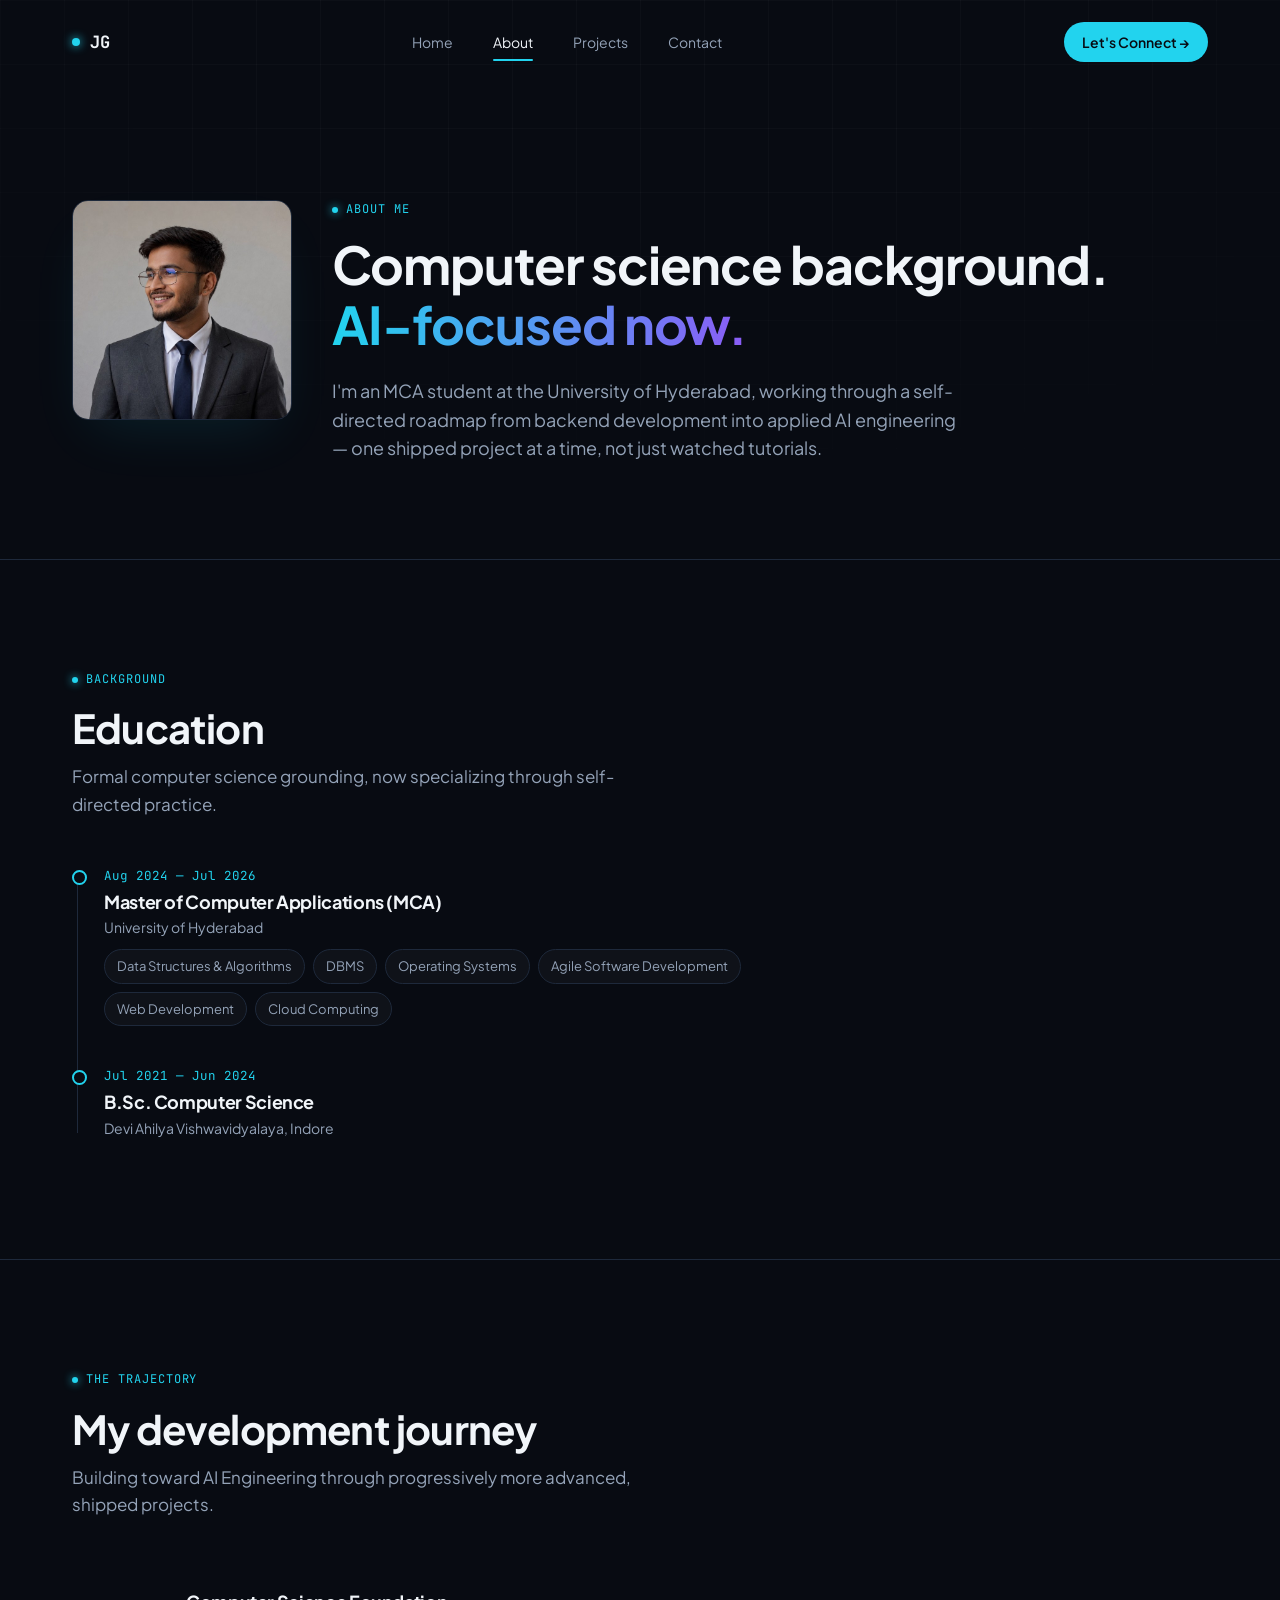
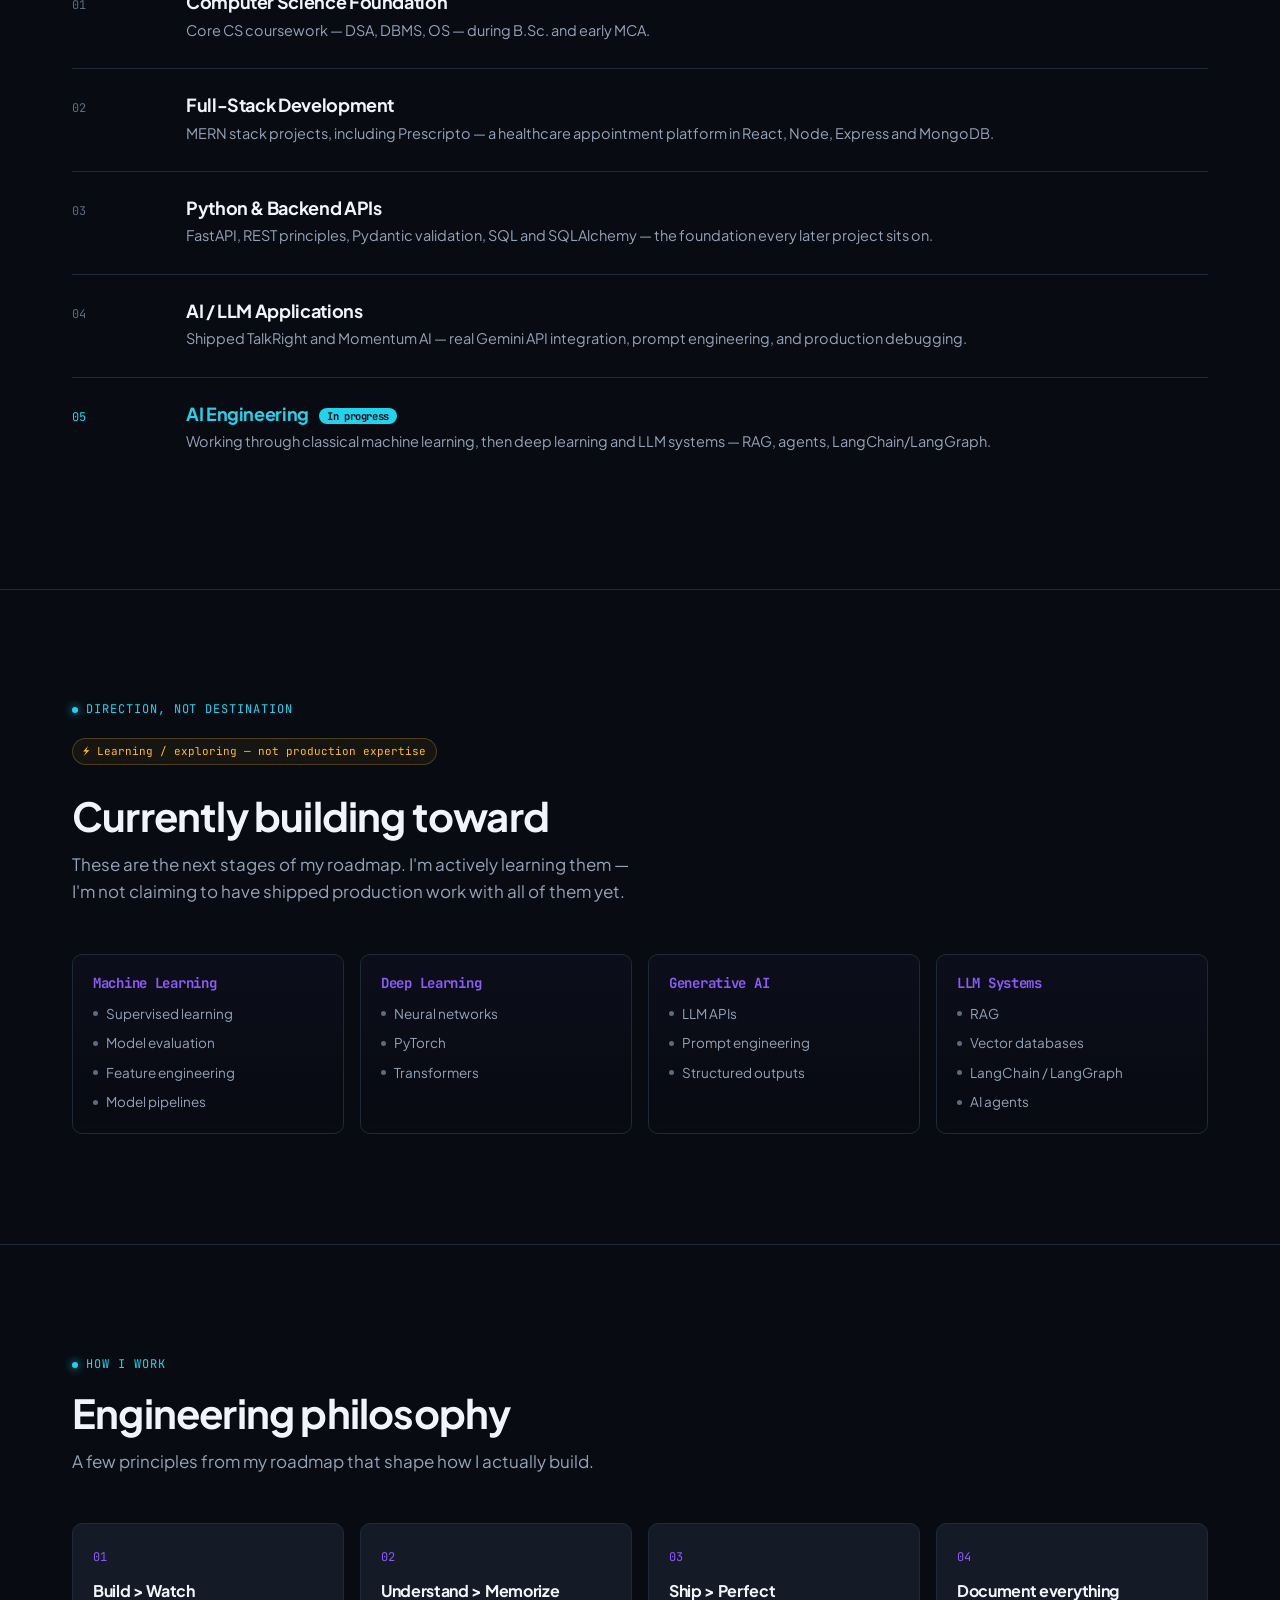
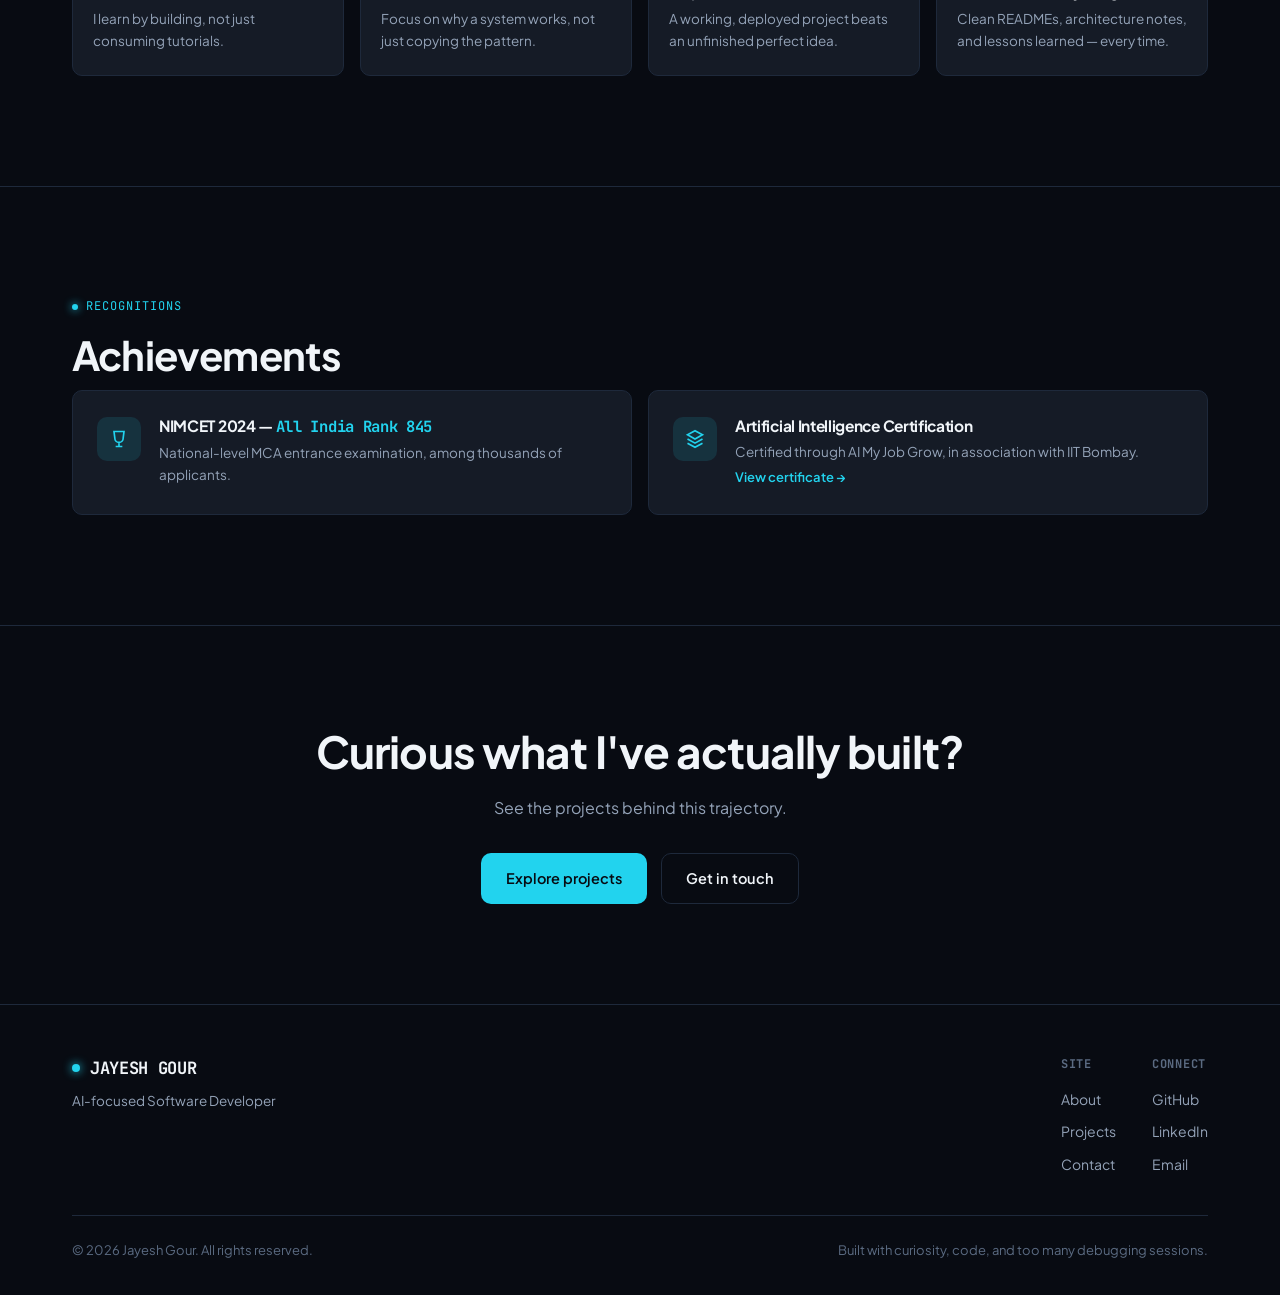
==== about.html @ 575b4791 "updated portfolio" ====
<!DOCTYPE html>
<html lang="en">
<head>
<meta charset="UTF-8">
<meta name="viewport" content="width=device-width, initial-scale=1.0">
<title>About | Jayesh Gour</title>
<meta name="description" content="MCA student at University of Hyderabad, building toward AI Engineering through hands-on backend and LLM projects.">
<link rel="icon" href="favicon.svg" type="image/svg+xml">
<link rel="preconnect" href="https://fonts.googleapis.com">
<link rel="preconnect" href="https://fonts.gstatic.com" crossorigin>
<link href="https://fonts.googleapis.com/css2?family=Plus+Jakarta+Sans:wght@400;500;600;700;800&family=JetBrains+Mono:wght@400;500;600;700&display=swap" rel="stylesheet">
<link rel="stylesheet" href="css/style.css">
</head>
<body>

<div class="bg-grid"></div>

<nav class="navbar">
  <div class="container">
    <a href="index.html" class="nav-logo"><span class="dot"></span>JG</a>
    <button class="nav-toggle" aria-label="Toggle menu"><span></span><span></span><span></span></button>
    <ul class="nav-links">
      <li><a href="index.html" data-nav="/">Home</a></li>
      <li><a href="about.html" data-nav="/about.html">About</a></li>
      <li><a href="projects.html" data-nav="/projects.html">Projects</a></li>
      <li><a href="contact.html" data-nav="/contact.html">Contact</a></li>
      <li><a href="contact.html" class="nav-cta mobile-cta">Let's Connect →</a></li>
    </ul>
    <a href="contact.html" class="nav-cta">Let's Connect →</a>
  </div>
</nav>

<header class="hero" style="padding-bottom: 60px;">
  <div class="container">
    <div class="about-intro-row reveal in-view">
      <div class="about-photo-frame">
        <img src="images/jayesh-gour.jpg" alt="Jayesh Gour" width="220" height="220">
      </div>
      <div>
        <p class="eyebrow">About me</p>
        <h1 style="font-size: clamp(32px, 4.5vw, 52px); max-width: 780px;">Computer science background. <span class="text-gradient">AI-focused now.</span></h1>
        <p class="hero-sub" style="max-width: 640px;">I'm an MCA student at the University of Hyderabad, working through a self-directed roadmap from backend development into applied AI engineering — one shipped project at a time, not just watched tutorials.</p>
      </div>
    </div>
  </div>
</header>

<!-- EDUCATION -->
<section class="section">
  <div class="container">
    <p class="eyebrow">Background</p>
    <h2 class="section-title reveal">Education</h2>
    <p class="section-sub reveal">Formal computer science grounding, now specializing through self-directed practice.</p>

    <div class="edu-timeline reveal-group" style="max-width: 700px;">
      <div class="edu-item">
        <div class="edu-date">Aug 2024 — Jul 2026</div>
        <h4>Master of Computer Applications (MCA)</h4>
        <div class="edu-org">University of Hyderabad</div>
        <div class="coursework">
          <span class="badge">Data Structures &amp; Algorithms</span>
          <span class="badge">DBMS</span>
          <span class="badge">Operating Systems</span>
          <span class="badge">Agile Software Development</span>
          <span class="badge">Web Development</span>
          <span class="badge">Cloud Computing</span>
        </div>
      </div>
      <div class="edu-item">
        <div class="edu-date">Jul 2021 — Jun 2024</div>
        <h4>B.Sc. Computer Science</h4>
        <div class="edu-org">Devi Ahilya Vishwavidyalaya, Indore</div>
      </div>
    </div>
  </div>
</section>

<!-- JOURNEY -->
<section class="section">
  <div class="container">
    <p class="eyebrow">The trajectory</p>
    <h2 class="section-title reveal">My development journey</h2>
    <p class="section-sub reveal">Building toward AI Engineering through progressively more advanced, shipped projects.</p>

    <div class="journey reveal-group">
      <div class="journey-step">
        <span class="journey-tag">01</span>
        <div class="journey-content"><h4>Computer Science Foundation</h4><p>Core CS coursework — DSA, DBMS, OS — during B.Sc. and early MCA.</p></div>
      </div>
      <div class="journey-step">
        <span class="journey-tag">02</span>
        <div class="journey-content"><h4>Full-Stack Development</h4><p>MERN stack projects, including Prescripto — a healthcare appointment platform in React, Node, Express and MongoDB.</p></div>
      </div>
      <div class="journey-step">
        <span class="journey-tag">03</span>
        <div class="journey-content"><h4>Python &amp; Backend APIs</h4><p>FastAPI, REST principles, Pydantic validation, SQL and SQLAlchemy — the foundation every later project sits on.</p></div>
      </div>
      <div class="journey-step">
        <span class="journey-tag">04</span>
        <div class="journey-content"><h4>AI / LLM Applications</h4><p>Shipped TalkRight and Momentum AI — real Gemini API integration, prompt engineering, and production debugging.</p></div>
      </div>
      <div class="journey-step current">
        <span class="journey-tag">05</span>
        <div class="journey-content"><h4>AI Engineering<span class="journey-pill">In progress</span></h4><p>Working through classical machine learning, then deep learning and LLM systems — RAG, agents, LangChain/LangGraph.</p></div>
      </div>
    </div>
  </div>
</section>

<!-- CURRENTLY EXPLORING -->
<section class="section">
  <div class="container">
    <p class="eyebrow">Direction, not destination</p>
    <span class="exploring-tag">⚡ Learning / exploring — not production expertise</span>
    <h2 class="section-title reveal">Currently building toward</h2>
    <p class="section-sub reveal">These are the next stages of my roadmap. I'm actively learning them — I'm not claiming to have shipped production work with all of them yet.</p>

    <div class="learn-grid reveal-group">
      <div class="learn-card">
        <h4>Machine Learning</h4>
        <ul>
          <li>Supervised learning</li>
          <li>Model evaluation</li>
          <li>Feature engineering</li>
          <li>Model pipelines</li>
        </ul>
      </div>
      <div class="learn-card">
        <h4>Deep Learning</h4>
        <ul>
          <li>Neural networks</li>
          <li>PyTorch</li>
          <li>Transformers</li>
        </ul>
      </div>
      <div class="learn-card">
        <h4>Generative AI</h4>
        <ul>
          <li>LLM APIs</li>
          <li>Prompt engineering</li>
          <li>Structured outputs</li>
        </ul>
      </div>
      <div class="learn-card">
        <h4>LLM Systems</h4>
        <ul>
          <li>RAG</li>
          <li>Vector databases</li>
          <li>LangChain / LangGraph</li>
          <li>AI agents</li>
        </ul>
      </div>
    </div>
  </div>
</section>

<!-- PHILOSOPHY -->
<section class="section">
  <div class="container">
    <p class="eyebrow">How I work</p>
    <h2 class="section-title reveal">Engineering philosophy</h2>
    <p class="section-sub reveal">A few principles from my roadmap that shape how I actually build.</p>

    <div class="principle-grid reveal-group">
      <div class="principle-card">
        <div class="p-num">01</div>
        <h4>Build &gt; Watch</h4>
        <p>I learn by building, not just consuming tutorials.</p>
      </div>
      <div class="principle-card">
        <div class="p-num">02</div>
        <h4>Understand &gt; Memorize</h4>
        <p>Focus on why a system works, not just copying the pattern.</p>
      </div>
      <div class="principle-card">
        <div class="p-num">03</div>
        <h4>Ship &gt; Perfect</h4>
        <p>A working, deployed project beats an unfinished perfect idea.</p>
      </div>
      <div class="principle-card">
        <div class="p-num">04</div>
        <h4>Document everything</h4>
        <p>Clean READMEs, architecture notes, and lessons learned — every time.</p>
      </div>
    </div>
  </div>
</section>

<!-- ACHIEVEMENTS -->
<section class="section">
  <div class="container">
    <p class="eyebrow">Recognitions</p>
    <h2 class="section-title reveal">Achievements</h2>

    <div class="achieve-grid reveal-group">
      <div class="achieve-card">
        <div class="achieve-icon">
          <svg width="20" height="20" viewBox="0 0 24 24" fill="none" stroke="#22D3EE" stroke-width="2"><path d="M8 21h8m-4-4v4M6 3h12l-1 8a5 5 0 0 1-10 0L6 3Z"/></svg>
        </div>
        <div>
          <h4>NIMCET 2024 — <span class="rank">All India Rank 845</span></h4>
          <p>National-level MCA entrance examination, among thousands of applicants.</p>
        </div>
      </div>
      <div class="achieve-card">
        <div class="achieve-icon">
          <svg width="20" height="20" viewBox="0 0 24 24" fill="none" stroke="#22D3EE" stroke-width="2"><path d="M12 2 3 7l9 5 9-5-9-5Zm-9 10 9 5 9-5M3 17l9 5 9-5"/></svg>
        </div>
        <div>
          <h4>Artificial Intelligence Certification</h4>
          <p>Certified through AI My Job Grow, in association with IIT Bombay.</p>
          <a href="https://drive.google.com/drive/u/0/folders/1jgkT1_VJU-4LfDLvujOiA2UXstKPHDMt" target="_blank" rel="noopener">View certificate →</a>
        </div>
      </div>
    </div>
  </div>
</section>

<section class="cta-band">
  <div class="container">
    <h2 class="reveal">Curious what I've actually built?</h2>
    <p class="reveal">See the projects behind this trajectory.</p>
    <div class="btn-row reveal">
      <a href="projects.html" class="btn btn-primary">Explore projects</a>
      <a href="contact.html" class="btn btn-secondary">Get in touch</a>
    </div>
  </div>
</section>

<footer>
  <div class="container">
    <div class="footer-top">
      <div class="footer-brand">
        <a href="index.html" class="nav-logo"><span class="dot"></span>JAYESH GOUR</a>
        <p>AI-focused Software Developer</p>
      </div>
      <div class="footer-links">
        <div class="footer-col">
          <h5>Site</h5>
          <a href="about.html">About</a>
          <a href="projects.html">Projects</a>
          <a href="contact.html">Contact</a>
        </div>
        <div class="footer-col">
          <h5>Connect</h5>
          <a href="https://github.com/jayesh-gour" target="_blank" rel="noopener">GitHub</a>
          <a href="https://www.linkedin.com/in/jayesh-gour/" target="_blank" rel="noopener">LinkedIn</a>
          <a href="mailto:gourjayesh47@gmail.com">Email</a>
        </div>
      </div>
    </div>
    <div class="footer-bottom">
      <span>© 2026 Jayesh Gour. All rights reserved.</span>
      <span>Built with curiosity, code, and too many debugging sessions.</span>
    </div>
  </div>
</footer>

<script src="js/script.js"></script>
</body>
</html>
---- css/style.css ----
/* ==========================================================================
   Jayesh Gour — Portfolio
   Design tokens
   ========================================================================== */

:root {
  --bg-primary: #080B12;
  --bg-secondary: #0F141D;
  --bg-card: #151B26;
  --accent-cyan: #22D3EE;
  --accent-cyan-dim: rgba(34, 211, 238, 0.12);
  --accent-violet: #8B5CF6;
  --accent-violet-dim: rgba(139, 92, 246, 0.12);
  --text-primary: #F1F5F9;
  --text-secondary: #94A3B8;
  --text-muted: #5B6B82;
  --border: #1E293B;
  --border-hover: #2A3A52;
  --success: #34D399;
  --warn: #FBBF24;

  --font-display: 'Plus Jakarta Sans', sans-serif;
  --font-body: 'Plus Jakarta Sans', sans-serif;
  --font-mono: 'JetBrains Mono', monospace;

  --max-width: 1200px;
  --radius-sm: 6px;
  --radius-md: 10px;
  --radius-lg: 16px;

  --ease: cubic-bezier(0.16, 1, 0.3, 1);
}

/* ==========================================================================
   Reset
   ========================================================================== */

* { margin: 0; padding: 0; box-sizing: border-box; }

html {
  scroll-behavior: smooth;
}

@media (prefers-reduced-motion: reduce) {
  html { scroll-behavior: auto; }
  *, *::before, *::after {
    animation-duration: 0.01ms !important;
    animation-iteration-count: 1 !important;
    transition-duration: 0.01ms !important;
    scroll-behavior: auto !important;
  }
}

body {
  background: var(--bg-primary);
  color: var(--text-primary);
  font-family: var(--font-body);
  font-size: 16px;
  line-height: 1.6;
  overflow-x: hidden;
  -webkit-font-smoothing: antialiased;
}

img { max-width: 100%; display: block; }
a { color: inherit; text-decoration: none; }
ul { list-style: none; }
button { font-family: inherit; cursor: pointer; }

a:focus-visible,
button:focus-visible,
input:focus-visible,
textarea:focus-visible {
  outline: 2px solid var(--accent-cyan);
  outline-offset: 3px;
  border-radius: 4px;
}

.container {
  max-width: var(--max-width);
  margin: 0 auto;
  padding: 0 32px;
}

section { position: relative; }

/* Background grid texture, ambient */
.bg-grid {
  position: fixed;
  inset: 0;
  z-index: -2;
  background-image:
    linear-gradient(to right, rgba(255,255,255,0.025) 1px, transparent 1px),
    linear-gradient(to bottom, rgba(255,255,255,0.025) 1px, transparent 1px);
  background-size: 64px 64px;
  mask-image: radial-gradient(ellipse 80% 60% at 50% 0%, black 40%, transparent 100%);
}

.bg-glow {
  position: fixed;
  top: -200px;
  left: 50%;
  transform: translateX(-50%);
  width: 900px;
  height: 600px;
  z-index: -1;
  background: radial-gradient(ellipse at center, var(--accent-cyan-dim) 0%, transparent 65%);
  pointer-events: none;
}

/* ==========================================================================
   Typography
   ========================================================================== */

h1, h2, h3, h4 {
  font-family: var(--font-display);
  font-weight: 700;
  letter-spacing: -0.02em;
  line-height: 1.15;
}

.eyebrow {
  font-family: var(--font-mono);
  font-size: 12px;
  letter-spacing: 0.08em;
  text-transform: uppercase;
  color: var(--accent-cyan);
  display: flex;
  align-items: center;
  gap: 8px;
  margin-bottom: 16px;
}

.eyebrow::before {
  content: '';
  width: 6px;
  height: 6px;
  border-radius: 50%;
  background: var(--accent-cyan);
  box-shadow: 0 0 8px var(--accent-cyan);
}

.section-title {
  font-size: clamp(28px, 4vw, 40px);
  margin-bottom: 12px;
}

.section-sub {
  color: var(--text-secondary);
  font-size: 17px;
  max-width: 560px;
  margin-bottom: 48px;
}

.text-gradient {
  background: linear-gradient(90deg, var(--accent-cyan), var(--accent-violet));
  -webkit-background-clip: text;
  background-clip: text;
  color: transparent;
}

.mono {
  font-family: var(--font-mono);
}

/* ==========================================================================
   Navbar
   ========================================================================== */

.navbar {
  position: fixed;
  top: 0;
  left: 0;
  right: 0;
  z-index: 100;
  padding: 22px 0;
  transition: padding 0.35s var(--ease), background 0.35s var(--ease), border-color 0.35s var(--ease);
  border-bottom: 1px solid transparent;
}

.navbar.scrolled {
  padding: 12px 0;
  background: rgba(8, 11, 18, 0.85);
  backdrop-filter: blur(12px);
  -webkit-backdrop-filter: blur(12px);
  border-bottom: 1px solid var(--border);
}

.navbar .container {
  display: flex;
  align-items: center;
  justify-content: space-between;
}

.nav-logo {
  font-family: var(--font-mono);
  font-weight: 700;
  font-size: 17px;
  letter-spacing: -0.02em;
  display: flex;
  align-items: center;
  gap: 10px;
}

.nav-logo .dot {
  width: 8px;
  height: 8px;
  border-radius: 50%;
  background: var(--accent-cyan);
  box-shadow: 0 0 10px var(--accent-cyan);
}

.nav-links {
  display: flex;
  align-items: center;
  gap: 40px;
}

.nav-links a {
  font-size: 14px;
  color: var(--text-secondary);
  position: relative;
  padding: 4px 0;
  transition: color 0.2s;
}

.nav-links a:hover { color: var(--text-primary); }

.nav-links a.active { color: var(--text-primary); }

.nav-links a.active::after {
  content: '';
  position: absolute;
  bottom: -6px;
  left: 0;
  width: 100%;
  height: 2px;
  background: var(--accent-cyan);
  border-radius: 2px;
}

.nav-cta {
  display: inline-flex;
  align-items: center;
  gap: 6px;
  font-size: 14px;
  font-weight: 600;
  color: var(--bg-primary) !important;
  background: var(--accent-cyan);
  padding: 9px 18px;
  border-radius: 100px;
  transition: transform 0.2s var(--ease), box-shadow 0.2s var(--ease);
}

.nav-cta:hover {
  transform: translateY(-1px);
  box-shadow: 0 6px 24px var(--accent-cyan-dim);
}

.nav-toggle {
  display: none;
  flex-direction: column;
  gap: 5px;
  background: none;
  border: none;
  padding: 6px;
}

.nav-toggle span {
  width: 22px;
  height: 2px;
  background: var(--text-primary);
  transition: transform 0.3s var(--ease), opacity 0.3s var(--ease);
}

.nav-toggle.open span:nth-child(1) { transform: translateY(7px) rotate(45deg); }
.nav-toggle.open span:nth-child(2) { opacity: 0; }
.nav-toggle.open span:nth-child(3) { transform: translateY(-7px) rotate(-45deg); }

/* mobile-only CTA inside the nav-links list stays hidden on desktop —
   the standalone .nav-cta on the right already covers desktop */
.nav-links .mobile-cta { display: none; }

/* ==========================================================================
   Buttons
   ========================================================================== */

.btn {
  display: inline-flex;
  align-items: center;
  gap: 8px;
  font-size: 14.5px;
  font-weight: 600;
  padding: 13px 24px;
  border-radius: 10px;
  border: 1px solid transparent;
  transition: transform 0.2s var(--ease), box-shadow 0.2s var(--ease), border-color 0.2s var(--ease), background 0.2s var(--ease);
}

.btn-primary {
  background: var(--accent-cyan);
  color: var(--bg-primary);
}

.btn-primary:hover {
  transform: translateY(-2px);
  box-shadow: 0 10px 30px var(--accent-cyan-dim);
}

.btn-secondary {
  background: transparent;
  border-color: var(--border);
  color: var(--text-primary);
}

.btn-secondary:hover {
  border-color: var(--accent-cyan);
  background: var(--accent-cyan-dim);
}

.btn-ghost {
  background: transparent;
  color: var(--text-secondary);
  padding: 13px 4px;
}

.btn-ghost:hover { color: var(--text-primary); }

.btn-row {
  display: flex;
  gap: 14px;
  flex-wrap: wrap;
}

/* ==========================================================================
   Hero
   ========================================================================== */

.hero {
  padding: 200px 0 120px;
  position: relative;
}

.hero-grid {
  display: grid;
  grid-template-columns: 1.1fr 0.9fr;
  gap: 60px;
  align-items: center;
}

.hero h1 {
  font-size: clamp(38px, 5.2vw, 64px);
  margin-bottom: 22px;
}

.hero-sub {
  font-size: 18px;
  color: var(--text-secondary);
  max-width: 500px;
  margin-bottom: 36px;
}

.hero-visual {
  position: relative;
  display: flex;
  flex-direction: column;
  gap: 26px;
}

/* API console signature visual */
.console {
  background: var(--bg-card);
  border: 1px solid var(--border);
  border-radius: var(--radius-lg);
  overflow: hidden;
  box-shadow: 0 30px 80px -20px rgba(0,0,0,0.6);
}

.console-bar {
  display: flex;
  align-items: center;
  gap: 8px;
  padding: 14px 18px;
  border-bottom: 1px solid var(--border);
  background: rgba(255,255,255,0.02);
}

.console-dot {
  width: 9px;
  height: 9px;
  border-radius: 50%;
  background: var(--border-hover);
}

.console-title {
  margin-left: 8px;
  font-family: var(--font-mono);
  font-size: 12px;
  color: var(--text-muted);
}

.console-body {
  padding: 22px 20px;
  font-family: var(--font-mono);
  font-size: 13px;
  line-height: 2;
}

.console-line { display: flex; gap: 10px; }
.console-line .k { color: var(--text-muted); }
.console-method {
  color: var(--accent-cyan);
  font-weight: 600;
}
.console-path { color: var(--text-primary); }
.console-status {
  color: var(--success);
}
.console-status.pending { color: var(--warn); }

.console-cursor {
  display: inline-block;
  width: 7px;
  height: 14px;
  background: var(--accent-cyan);
  margin-left: 2px;
  animation: blink 1.1s step-end infinite;
  vertical-align: middle;
}

@keyframes blink {
  0%, 50% { opacity: 1; }
  51%, 100% { opacity: 0; }
}

/* Photo frame — hero */
.hero-photo-frame {
  position: relative;
  width: 100%;
  max-width: 380px;
  margin: 0 auto;
  border-radius: var(--radius-lg);
  overflow: hidden;
  border: 1px solid var(--border);
  box-shadow: 0 30px 80px -20px rgba(0,0,0,0.6);
}

.hero-photo-frame::after {
  content: '';
  position: absolute;
  inset: 0;
  background: linear-gradient(180deg, transparent 55%, rgba(8,11,18,0.85) 100%);
  pointer-events: none;
}

.hero-photo-frame img {
  width: 100%;
  aspect-ratio: 1 / 1;
  object-fit: cover;
  display: block;
}

.hero-photo-badge {
  position: absolute;
  bottom: -18px;
  right: -18px;
  background: var(--bg-card);
  border: 1px solid var(--border);
  border-radius: var(--radius-md);
  padding: 12px 16px;
  font-family: var(--font-mono);
  font-size: 11.5px;
  box-shadow: 0 20px 50px -14px rgba(0,0,0,0.7);
  display: flex;
  align-items: center;
  gap: 8px;
  z-index: 2;
}

.hero-photo-badge .console-dot-live {
  width: 7px;
  height: 7px;
  border-radius: 50%;
  background: var(--success);
  box-shadow: 0 0 8px var(--success);
}

/* Photo frame — about page */
.about-photo-frame {
  width: 220px;
  height: 220px;
  border-radius: var(--radius-lg);
  overflow: hidden;
  border: 1px solid var(--border);
  flex-shrink: 0;
  box-shadow: 0 24px 60px -20px rgba(34, 211, 238, 0.12);
}

.about-photo-frame img {
  width: 100%;
  height: 100%;
  object-fit: cover;
  display: block;
}

.about-intro-row {
  display: flex;
  gap: 40px;
  align-items: flex-start;
  flex-wrap: wrap;
}

/* floating nodes ambient */
.hero-node {
  position: absolute;
  width: 8px;
  height: 8px;
  border-radius: 50%;
  background: var(--accent-violet);
  box-shadow: 0 0 14px var(--accent-violet);
  opacity: 0.6;
  animation: float 6s ease-in-out infinite;
}
.hero-node.n2 { background: var(--accent-cyan); box-shadow: 0 0 14px var(--accent-cyan); animation-delay: -2s; }
.hero-node.n3 { animation-delay: -4s; }

@keyframes float {
  0%, 100% { transform: translateY(0); }
  50% { transform: translateY(-16px); }
}

/* ==========================================================================
   Stat strip
   ========================================================================== */

.stat-strip {
  display: grid;
  grid-template-columns: repeat(4, 1fr);
  gap: 1px;
  background: var(--border);
  border: 1px solid var(--border);
  border-radius: var(--radius-lg);
  overflow: hidden;
  margin-top: 90px;
}

.stat {
  background: var(--bg-secondary);
  padding: 26px 24px;
}

.stat .num {
  font-family: var(--font-mono);
  font-size: 26px;
  font-weight: 700;
  color: var(--accent-cyan);
}

.stat .label {
  font-size: 13px;
  color: var(--text-secondary);
  margin-top: 6px;
}

/* ==========================================================================
   Reveal on scroll
   ========================================================================== */

.reveal {
  opacity: 0;
  transform: translateY(24px);
  transition: opacity 0.7s var(--ease), transform 0.7s var(--ease);
}

.reveal.in-view {
  opacity: 1;
  transform: translateY(0);
}

/* stagger children */
.reveal-group > * {
  opacity: 0;
  transform: translateY(20px);
  transition: opacity 0.6s var(--ease), transform 0.6s var(--ease);
}
.reveal-group.in-view > * { opacity: 1; transform: translateY(0); }
.reveal-group.in-view > *:nth-child(1) { transition-delay: 0.02s; }
.reveal-group.in-view > *:nth-child(2) { transition-delay: 0.08s; }
.reveal-group.in-view > *:nth-child(3) { transition-delay: 0.14s; }
.reveal-group.in-view > *:nth-child(4) { transition-delay: 0.2s; }
.reveal-group.in-view > *:nth-child(5) { transition-delay: 0.26s; }
.reveal-group.in-view > *:nth-child(6) { transition-delay: 0.32s; }

/* ==========================================================================
   Sections general
   ========================================================================== */

.section {
  padding: 110px 0;
  border-top: 1px solid var(--border);
}

.section-head {
  display: flex;
  justify-content: space-between;
  align-items: flex-end;
  flex-wrap: wrap;
  gap: 20px;
}

/* ==========================================================================
   Tech stack
   ========================================================================== */

.stack-grid {
  display: grid;
  grid-template-columns: repeat(3, 1fr);
  gap: 16px;
}

.stack-card {
  background: var(--bg-card);
  border: 1px solid var(--border);
  border-radius: var(--radius-md);
  padding: 22px 22px 18px;
  transition: border-color 0.25s, transform 0.25s var(--ease);
}

.stack-card:hover {
  border-color: var(--border-hover);
  transform: translateY(-3px);
}

.stack-card h4 {
  font-size: 13px;
  font-family: var(--font-mono);
  color: var(--accent-cyan);
  text-transform: uppercase;
  letter-spacing: 0.06em;
  margin-bottom: 14px;
}

.badge-row {
  display: flex;
  flex-wrap: wrap;
  gap: 8px;
}

.badge {
  font-size: 13px;
  color: var(--text-secondary);
  background: rgba(255,255,255,0.03);
  border: 1px solid var(--border);
  padding: 6px 12px;
  border-radius: 100px;
}

/* ==========================================================================
   Project cards — "API response" signature
   ========================================================================== */

.project-grid {
  display: grid;
  grid-template-columns: repeat(2, 1fr);
  gap: 22px;
}

.project-grid.single-col { grid-template-columns: 1fr; }

.project-card {
  background: var(--bg-card);
  border: 1px solid var(--border);
  border-radius: var(--radius-lg);
  overflow: hidden;
  display: flex;
  flex-direction: column;
  transition: border-color 0.3s var(--ease), transform 0.3s var(--ease), box-shadow 0.3s var(--ease);
}

.project-card:hover {
  border-color: var(--accent-cyan);
  transform: translateY(-4px);
  box-shadow: 0 24px 60px -24px rgba(34, 211, 238, 0.18);
}

.project-head {
  padding: 18px 22px;
  border-bottom: 1px solid var(--border);
  display: flex;
  align-items: center;
  justify-content: space-between;
  font-family: var(--font-mono);
  font-size: 12.5px;
}

.req-line {
  display: flex;
  align-items: center;
  gap: 10px;
  color: var(--text-secondary);
  overflow: hidden;
  text-overflow: ellipsis;
  white-space: nowrap;
}

.req-method {
  color: var(--accent-cyan);
  font-weight: 700;
}

.status-pill {
  font-size: 11px;
  font-weight: 700;
  padding: 3px 9px;
  border-radius: 100px;
  white-space: nowrap;
  margin-left: 12px;
}

.status-pill.live { background: rgba(52, 211, 153, 0.12); color: var(--success); }
.status-pill.progress { background: rgba(251, 191, 36, 0.12); color: var(--warn); }
.status-pill.practice { background: rgba(148, 163, 184, 0.12); color: var(--text-secondary); }

.project-body {
  padding: 24px 22px 22px;
  flex: 1;
  display: flex;
  flex-direction: column;
}

.project-tier {
  font-size: 11px;
  font-family: var(--font-mono);
  color: var(--accent-violet);
  text-transform: uppercase;
  letter-spacing: 0.06em;
  margin-bottom: 10px;
}

.project-body h3 {
  font-size: 22px;
  margin-bottom: 10px;
}

.project-body p {
  color: var(--text-secondary);
  font-size: 14.5px;
  margin-bottom: 18px;
  flex: 1;
}

.tech-badges {
  display: flex;
  flex-wrap: wrap;
  gap: 6px;
  margin-bottom: 20px;
}

.tech-badge {
  font-family: var(--font-mono);
  font-size: 11.5px;
  color: var(--text-secondary);
  border: 1px solid var(--border);
  padding: 4px 9px;
  border-radius: 5px;
}

.project-links {
  display: flex;
  gap: 12px;
  align-items: center;
}

.project-links a {
  font-size: 13.5px;
  font-weight: 600;
  display: inline-flex;
  align-items: center;
  gap: 6px;
  color: var(--text-primary);
  transition: gap 0.2s var(--ease), color 0.2s;
}

.project-links a:hover { color: var(--accent-cyan); gap: 9px; }
.project-links a.disabled { color: var(--text-muted); pointer-events: none; }

.project-links .arrow { transition: transform 0.2s var(--ease); }
.project-links a:hover .arrow { transform: translateX(2px); }

/* ==========================================================================
   Journey timeline
   ========================================================================== */

.journey {
  display: flex;
  flex-direction: column;
  gap: 0;
}

.journey-step {
  display: grid;
  grid-template-columns: 90px 1fr;
  gap: 24px;
  padding: 26px 0;
  border-bottom: 1px solid var(--border);
}

.journey-step:last-child { border-bottom: none; }

.journey-tag {
  font-family: var(--font-mono);
  font-size: 12px;
  color: var(--text-muted);
  padding-top: 4px;
}

.journey-step.current .journey-tag { color: var(--accent-cyan); }

.journey-content h4 {
  font-size: 18px;
  margin-bottom: 6px;
}

.journey-content p {
  color: var(--text-secondary);
  font-size: 14.5px;
}

.journey-step.current .journey-content h4 {
  color: var(--accent-cyan);
}

.journey-pill {
  display: inline-block;
  font-family: var(--font-mono);
  font-size: 10.5px;
  color: var(--bg-primary);
  background: var(--accent-cyan);
  padding: 2px 8px;
  border-radius: 100px;
  margin-left: 10px;
  vertical-align: middle;
}

/* ==========================================================================
   Philosophy / principles
   ========================================================================== */

.principle-grid {
  display: grid;
  grid-template-columns: repeat(4, 1fr);
  gap: 16px;
}

.principle-card {
  background: var(--bg-card);
  border: 1px solid var(--border);
  border-radius: var(--radius-md);
  padding: 24px 20px;
}

.principle-card .p-num {
  font-family: var(--font-mono);
  font-size: 12px;
  color: var(--accent-violet);
  margin-bottom: 14px;
}

.principle-card h4 { font-size: 16px; margin-bottom: 8px; }
.principle-card p { font-size: 13.5px; color: var(--text-secondary); }

/* ==========================================================================
   Learning / currently exploring
   ========================================================================== */

.learn-grid {
  display: grid;
  grid-template-columns: repeat(4, 1fr);
  gap: 16px;
}

.learn-card {
  border: 1px solid var(--border);
  border-radius: var(--radius-md);
  padding: 20px;
  background: linear-gradient(180deg, rgba(139,92,246,0.04), transparent);
}

.learn-card h4 {
  font-size: 14px;
  font-family: var(--font-mono);
  color: var(--accent-violet);
  margin-bottom: 12px;
}

.learn-card ul { display: flex; flex-direction: column; gap: 8px; }
.learn-card li {
  font-size: 13.5px;
  color: var(--text-secondary);
  display: flex;
  align-items: center;
  gap: 8px;
}
.learn-card li::before {
  content: '';
  width: 5px;
  height: 5px;
  border-radius: 50%;
  background: var(--text-muted);
  flex-shrink: 0;
}

.exploring-tag {
  display: inline-flex;
  align-items: center;
  gap: 6px;
  font-family: var(--font-mono);
  font-size: 11px;
  color: var(--warn);
  border: 1px solid rgba(251,191,36,0.25);
  background: rgba(251,191,36,0.06);
  padding: 4px 10px;
  border-radius: 100px;
  margin-bottom: 28px;
}

/* ==========================================================================
   Achievements
   ========================================================================== */

.achieve-grid {
  display: grid;
  grid-template-columns: repeat(2, 1fr);
  gap: 16px;
}

.achieve-card {
  background: var(--bg-card);
  border: 1px solid var(--border);
  border-radius: var(--radius-md);
  padding: 26px 24px;
  display: flex;
  gap: 18px;
}

.achieve-icon {
  width: 44px;
  height: 44px;
  border-radius: 10px;
  background: var(--accent-cyan-dim);
  display: flex;
  align-items: center;
  justify-content: center;
  flex-shrink: 0;
}

.achieve-card h4 { font-size: 15.5px; margin-bottom: 6px; }
.achieve-card .rank { color: var(--accent-cyan); font-family: var(--font-mono); font-weight: 700; }
.achieve-card p { font-size: 13.5px; color: var(--text-secondary); }
.achieve-card a { color: var(--accent-cyan); font-size: 13px; font-weight: 600; }

/* ==========================================================================
   Education timeline (about page)
   ========================================================================== */

.edu-timeline { position: relative; padding-left: 32px; }

.edu-timeline::before {
  content: '';
  position: absolute;
  left: 5px;
  top: 6px;
  bottom: 6px;
  width: 1px;
  background: var(--border);
}

.edu-item { position: relative; padding-bottom: 40px; }
.edu-item:last-child { padding-bottom: 0; }

.edu-item::before {
  content: '';
  position: absolute;
  left: -32px;
  top: 4px;
  width: 11px;
  height: 11px;
  border-radius: 50%;
  background: var(--bg-primary);
  border: 2px solid var(--accent-cyan);
}

.edu-item .edu-date {
  font-family: var(--font-mono);
  font-size: 12.5px;
  color: var(--accent-cyan);
  margin-bottom: 6px;
}

.edu-item h4 { font-size: 18px; margin-bottom: 4px; }
.edu-item .edu-org { color: var(--text-secondary); font-size: 14px; margin-bottom: 10px; }

.coursework {
  display: flex;
  flex-wrap: wrap;
  gap: 8px;
}

/* ==========================================================================
   CTA band
   ========================================================================== */

.cta-band {
  border-top: 1px solid var(--border);
  padding: 100px 0;
  text-align: center;
}

.cta-band h2 { font-size: clamp(28px, 4vw, 44px); margin-bottom: 18px; }
.cta-band p { color: var(--text-secondary); margin-bottom: 32px; }
.cta-band .btn-row { justify-content: center; }

/* ==========================================================================
   Footer
   ========================================================================== */

footer {
  border-top: 1px solid var(--border);
  padding: 50px 0 34px;
}

.footer-top {
  display: flex;
  justify-content: space-between;
  align-items: flex-start;
  flex-wrap: wrap;
  gap: 24px;
  padding-bottom: 30px;
}

.footer-brand .nav-logo { margin-bottom: 8px; }
.footer-brand p { color: var(--text-secondary); font-size: 13.5px; }

.footer-links {
  display: flex;
  gap: 36px;
  flex-wrap: wrap;
}

.footer-col h5 {
  font-size: 12px;
  font-family: var(--font-mono);
  color: var(--text-muted);
  text-transform: uppercase;
  letter-spacing: 0.06em;
  margin-bottom: 14px;
}

.footer-col a, .footer-col span {
  display: block;
  font-size: 14px;
  color: var(--text-secondary);
  margin-bottom: 10px;
  transition: color 0.2s;
}

.footer-col a:hover { color: var(--accent-cyan); }

.footer-bottom {
  border-top: 1px solid var(--border);
  padding-top: 24px;
  display: flex;
  justify-content: space-between;
  flex-wrap: wrap;
  gap: 10px;
  font-size: 13px;
  color: var(--text-muted);
}

/* ==========================================================================
   Contact page
   ========================================================================== */

.contact-grid {
  display: grid;
  grid-template-columns: 1fr 1.2fr;
  gap: 60px;
}

.contact-method {
  display: flex;
  align-items: center;
  gap: 16px;
  padding: 18px 0;
  border-bottom: 1px solid var(--border);
}

.contact-method:first-child { padding-top: 0; }

.contact-icon {
  width: 42px;
  height: 42px;
  border-radius: 10px;
  background: var(--bg-card);
  border: 1px solid var(--border);
  display: flex;
  align-items: center;
  justify-content: center;
  flex-shrink: 0;
}

.contact-method .label { font-size: 12.5px; color: var(--text-muted); font-family: var(--font-mono); }
.contact-method .value { font-size: 15.5px; font-weight: 600; transition: color 0.2s; }
.contact-method:hover .value { color: var(--accent-cyan); }

.form-group { margin-bottom: 20px; }

.form-row {
  display: grid;
  grid-template-columns: 1fr 1fr;
  gap: 16px;
}

label {
  display: block;
  font-size: 13px;
  color: var(--text-secondary);
  margin-bottom: 8px;
  font-family: var(--font-mono);
}

input, textarea {
  width: 100%;
  background: var(--bg-card);
  border: 1px solid var(--border);
  border-radius: var(--radius-sm);
  padding: 13px 14px;
  color: var(--text-primary);
  font-family: var(--font-body);
  font-size: 14.5px;
  transition: border-color 0.2s;
}

input:focus, textarea:focus {
  border-color: var(--accent-cyan);
  outline: none;
}

textarea { resize: vertical; min-height: 130px; }

.field-error {
  font-size: 12.5px;
  color: #F87171;
  margin-top: 6px;
  display: none;
}

.field-error.show { display: block; }

.form-status {
  margin-top: 16px;
  font-size: 14px;
  padding: 12px 14px;
  border-radius: var(--radius-sm);
  display: none;
}

.form-status.show { display: block; }
.form-status.success { background: rgba(52,211,153,0.1); color: var(--success); }
.form-status.error { background: rgba(248,113,113,0.1); color: #F87171; }

/* ==========================================================================
   Project detail page
   ========================================================================== */

.detail-hero {
  padding: 160px 0 60px;
}

.detail-back {
  display: inline-flex;
  align-items: center;
  gap: 8px;
  font-size: 13.5px;
  color: var(--text-secondary);
  margin-bottom: 28px;
}
.detail-back:hover { color: var(--accent-cyan); }

.detail-meta-row {
  display: flex;
  gap: 12px;
  align-items: center;
  margin-bottom: 20px;
  flex-wrap: wrap;
}

.detail-hero h1 { font-size: clamp(30px, 4.5vw, 48px); margin-bottom: 16px; }
.detail-hero .lead { font-size: 17px; color: var(--text-secondary); max-width: 640px; margin-bottom: 30px; }

.arch-flow {
  display: flex;
  align-items: center;
  gap: 10px;
  flex-wrap: wrap;
  padding: 26px;
  background: var(--bg-card);
  border: 1px solid var(--border);
  border-radius: var(--radius-md);
  font-family: var(--font-mono);
  font-size: 13px;
  margin-top: 36px;
}

.arch-node {
  background: var(--bg-secondary);
  border: 1px solid var(--border);
  padding: 9px 14px;
  border-radius: 8px;
  color: var(--text-primary);
}

.arch-arrow { color: var(--accent-cyan); font-size: 16px; }

.feature-grid {
  display: grid;
  grid-template-columns: repeat(2, 1fr);
  gap: 14px;
}

.feature-item {
  background: var(--bg-card);
  border: 1px solid var(--border);
  border-radius: var(--radius-sm);
  padding: 16px 18px;
  font-size: 14px;
  color: var(--text-secondary);
  display: flex;
  gap: 10px;
  align-items: flex-start;
}

.feature-item .check { color: var(--success); flex-shrink: 0; }

.challenge-card {
  background: var(--bg-card);
  border: 1px solid var(--border);
  border-radius: var(--radius-md);
  padding: 22px 24px;
  margin-bottom: 16px;
}

.challenge-card .tag {
  font-family: var(--font-mono);
  font-size: 11px;
  text-transform: uppercase;
  letter-spacing: 0.05em;
  margin-bottom: 8px;
}

.challenge-card .tag.problem { color: #F87171; }
.challenge-card .tag.solution { color: var(--success); }
.challenge-card p { font-size: 14.5px; color: var(--text-secondary); }
.challenge-card p:first-of-type { margin-bottom: 14px; }

.learned-box {
  border-left: 2px solid var(--accent-violet);
  padding: 4px 0 4px 22px;
  color: var(--text-secondary);
  font-size: 15px;
  font-style: italic;
}

/* ==========================================================================
   Responsive
   ========================================================================== */

@media (max-width: 1024px) {
  .hero-grid { grid-template-columns: 1fr; }
  .hero-visual { order: -1; max-width: 420px; margin: 0 auto; }
  .about-intro-row { flex-direction: column; align-items: center; text-align: center; }
  .stat-strip { grid-template-columns: repeat(2, 1fr); }
  .stack-grid { grid-template-columns: repeat(2, 1fr); }
  .principle-grid { grid-template-columns: repeat(2, 1fr); }
  .learn-grid { grid-template-columns: repeat(2, 1fr); }
  .project-grid { grid-template-columns: 1fr; }
  .contact-grid { grid-template-columns: 1fr; gap: 40px; }
  .achieve-grid { grid-template-columns: 1fr; }
}

@media (max-width: 720px) {
  .container { padding: 0 20px; }
  .nav-links { 
    position: fixed;
    top: 64px;
    left: 0;
    right: 0;
    bottom: 0;
    background: var(--bg-primary);
    flex-direction: column;
    justify-content: flex-start;
    align-items: flex-start;
    padding: 40px 24px;
    gap: 28px;
    transform: translateX(100%);
    transition: transform 0.35s var(--ease);
    z-index: 90;
  }
  .nav-links.open { transform: translateX(0); }
  .nav-links a { font-size: 20px; }
  .nav-toggle { display: flex; }
  .nav-cta { display: none; }
  .nav-links .nav-cta.mobile-cta { display: inline-flex; margin-top: 10px; }

  .hero { padding: 130px 0 70px; }
  .about-photo-frame { width: 160px; height: 160px; }
  .stat-strip { grid-template-columns: repeat(2, 1fr); margin-top: 60px; }
  .stack-grid { grid-template-columns: 1fr; }
  .principle-grid { grid-template-columns: 1fr; }
  .learn-grid { grid-template-columns: 1fr; }
  .feature-grid { grid-template-columns: 1fr; }
  .form-row { grid-template-columns: 1fr; }
  .section { padding: 70px 0; }
  .footer-top { flex-direction: column; }
  .arch-flow { padding: 18px; }
}
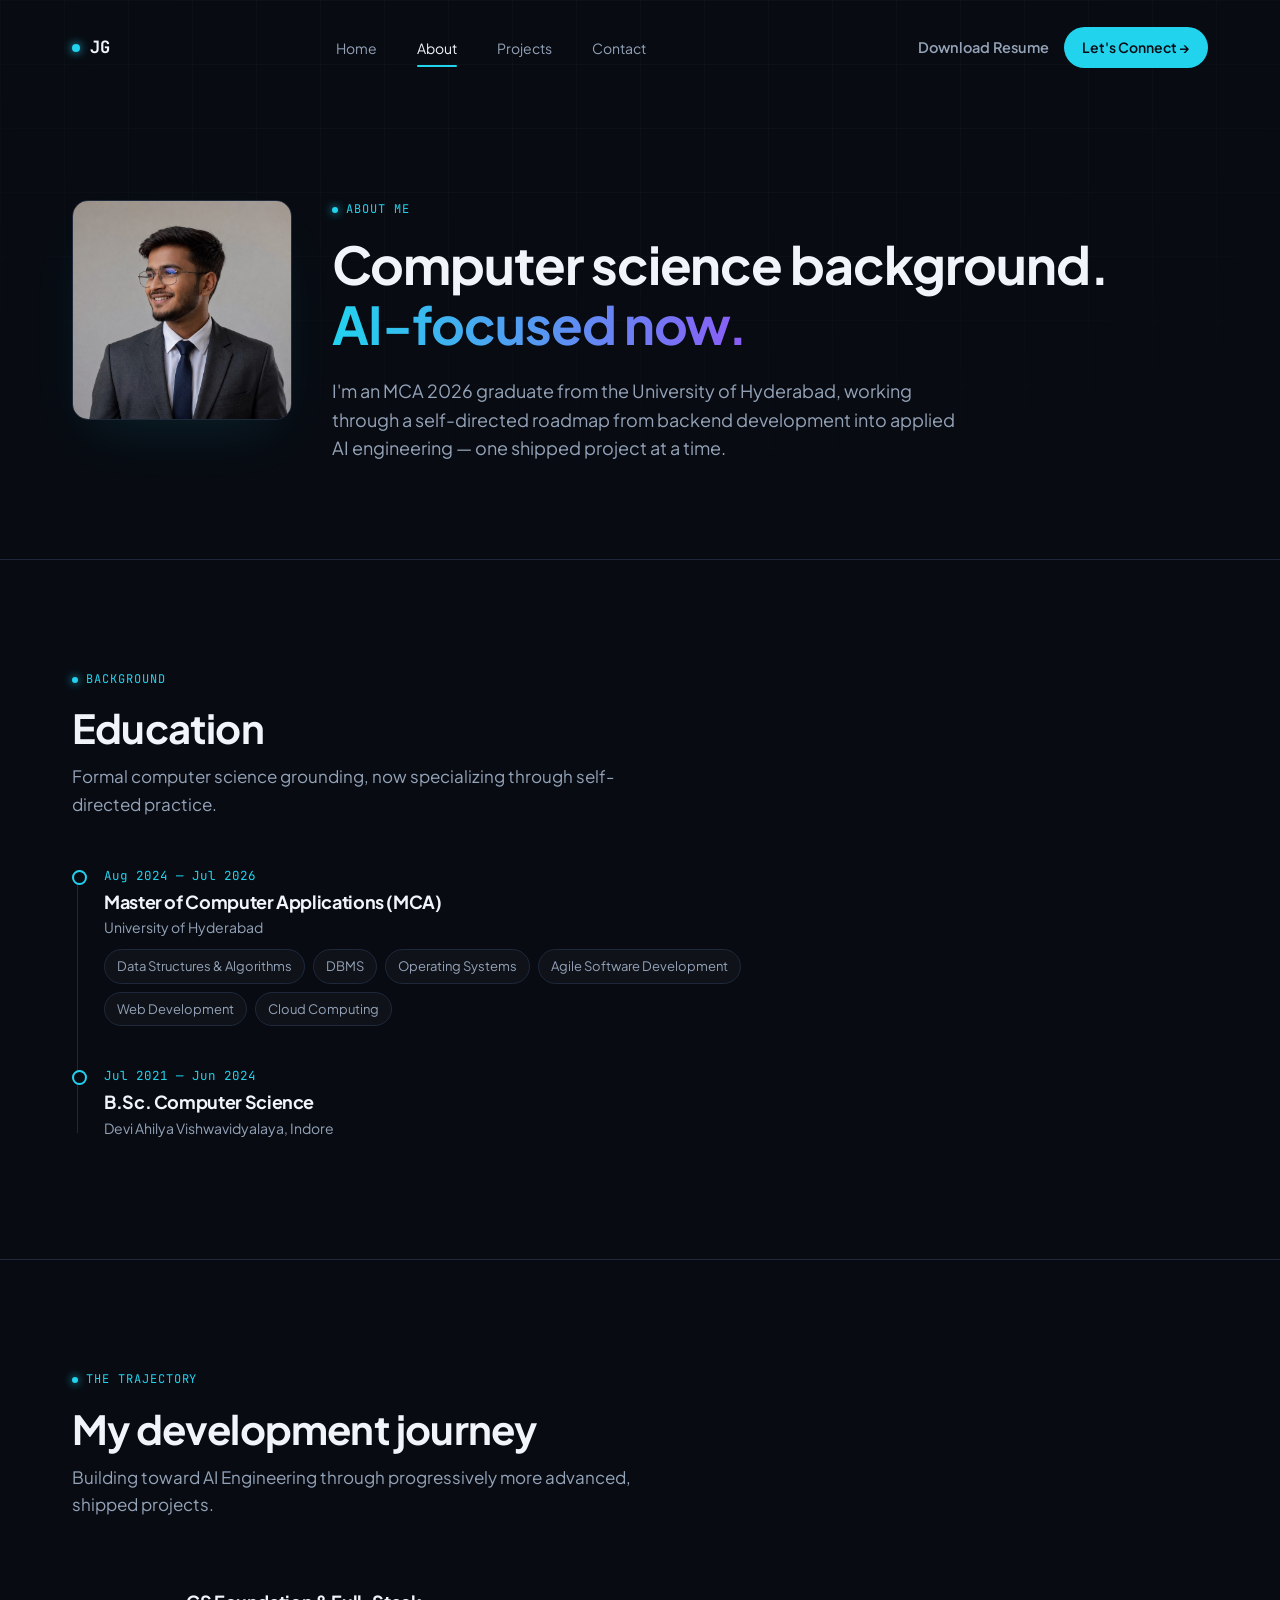
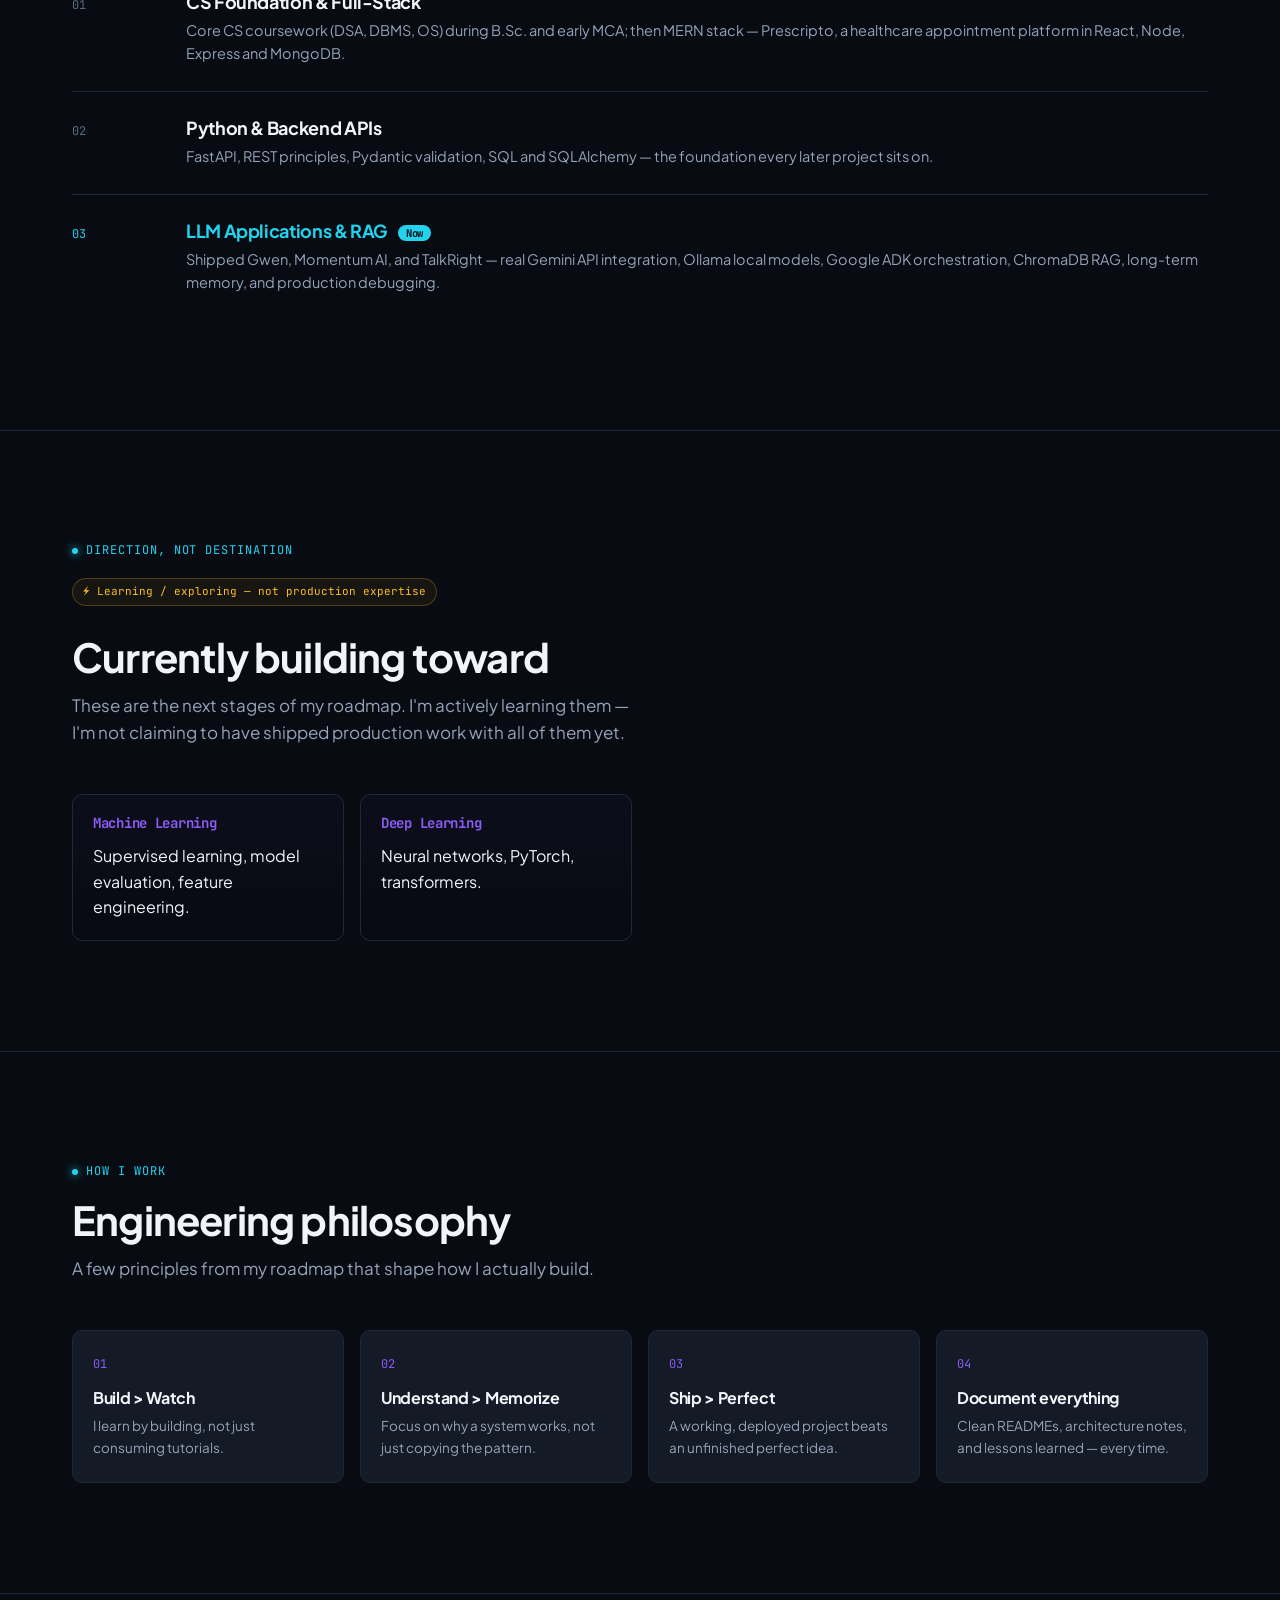
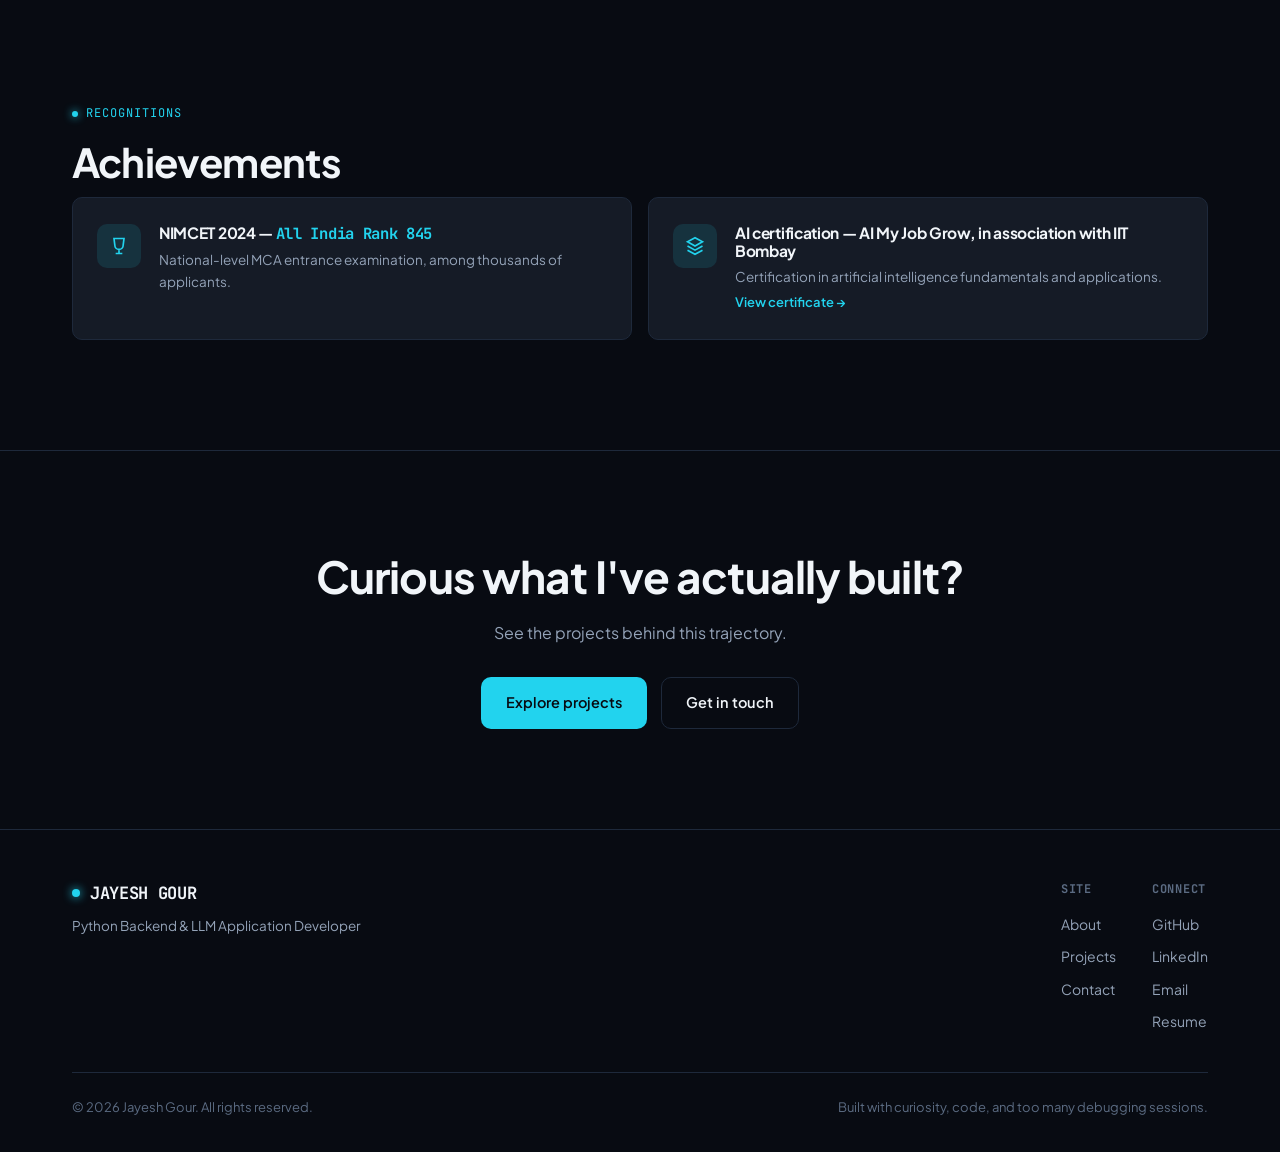
==== commit 721c4706: "Next Update" ====
--- a/about.html
+++ b/about.html
@@ -4,8 +4,17 @@
 <meta charset="UTF-8">
 <meta name="viewport" content="width=device-width, initial-scale=1.0">
 <title>About | Jayesh Gour</title>
-<meta name="description" content="MCA student at University of Hyderabad, building toward AI Engineering through hands-on backend and LLM projects.">
+<meta name="description" content="MCA 2026 graduate, University of Hyderabad. Building FastAPI backends and LLM applications through hands-on projects — Gwen, Momentum AI, TalkRight.">
+<link rel="canonical" href="https://jayeshgour.vercel.app/about.html">
+<meta property="og:title" content="About | Jayesh Gour">
+<meta property="og:description" content="MCA 2026 graduate, University of Hyderabad. Building toward Python backend and AI engineer roles through hands-on LLM and RAG projects.">
+<meta property="og:type" content="website">
+<meta property="og:url" content="https://jayeshgour.vercel.app/about.html">
+<meta property="og:image" content="https://jayeshgour.vercel.app/images/jayesh-gour.jpg">
+<meta name="twitter:card" content="summary_large_image">
+<meta name="twitter:image" content="https://jayeshgour.vercel.app/images/jayesh-gour.jpg">
 <link rel="icon" href="favicon.svg" type="image/svg+xml">
+<link rel="apple-touch-icon" href="images/jayesh-gour.jpg">
 <link rel="preconnect" href="https://fonts.googleapis.com">
 <link rel="preconnect" href="https://fonts.gstatic.com" crossorigin>
 <link href="https://fonts.googleapis.com/css2?family=Plus+Jakarta+Sans:wght@400;500;600;700;800&family=JetBrains+Mono:wght@400;500;600;700&display=swap" rel="stylesheet">
@@ -24,9 +33,12 @@
       <li><a href="about.html" data-nav="/about.html">About</a></li>
       <li><a href="projects.html" data-nav="/projects.html">Projects</a></li>
       <li><a href="contact.html" data-nav="/contact.html">Contact</a></li>
-      <li><a href="contact.html" class="nav-cta mobile-cta">Let's Connect →</a></li>
+      <li><a href="contact.html" class="nav-cta mobile-cta">Let's Connect &rarr;</a></li>
     </ul>
-    <a href="contact.html" class="nav-cta">Let's Connect →</a>
+    <div class="nav-actions">
+      <a href="resume/Jayesh_Gour_Resume.pdf" target="_blank" rel="noopener" download class="btn btn-ghost nav-resume" aria-label="Download Jayesh Gour's resume PDF">Download Resume</a>
+      <a href="contact.html" class="nav-cta">Let's Connect &rarr;</a>
+    </div>
   </div>
 </nav>
 
@@ -39,7 +51,7 @@
       <div>
         <p class="eyebrow">About me</p>
         <h1 style="font-size: clamp(32px, 4.5vw, 52px); max-width: 780px;">Computer science background. <span class="text-gradient">AI-focused now.</span></h1>
-        <p class="hero-sub" style="max-width: 640px;">I'm an MCA student at the University of Hyderabad, working through a self-directed roadmap from backend development into applied AI engineering — one shipped project at a time, not just watched tutorials.</p>
+        <p class="hero-sub" style="max-width: 640px;">I'm an MCA 2026 graduate from the University of Hyderabad, working through a self-directed roadmap from backend development into applied AI engineering &mdash; one shipped project at a time.</p>
       </div>
     </div>
   </div>
@@ -54,7 +66,7 @@
 
     <div class="edu-timeline reveal-group" style="max-width: 700px;">
       <div class="edu-item">
-        <div class="edu-date">Aug 2024 — Jul 2026</div>
+        <div class="edu-date">Aug 2024 &mdash; Jul 2026</div>
         <h4>Master of Computer Applications (MCA)</h4>
         <div class="edu-org">University of Hyderabad</div>
         <div class="coursework">
@@ -67,7 +79,7 @@
         </div>
       </div>
       <div class="edu-item">
-        <div class="edu-date">Jul 2021 — Jun 2024</div>
+        <div class="edu-date">Jul 2021 &mdash; Jun 2024</div>
         <h4>B.Sc. Computer Science</h4>
         <div class="edu-org">Devi Ahilya Vishwavidyalaya, Indore</div>
       </div>
@@ -85,23 +97,15 @@
     <div class="journey reveal-group">
       <div class="journey-step">
         <span class="journey-tag">01</span>
-        <div class="journey-content"><h4>Computer Science Foundation</h4><p>Core CS coursework — DSA, DBMS, OS — during B.Sc. and early MCA.</p></div>
+        <div class="journey-content"><h4>CS Foundation &amp; Full-Stack</h4><p>Core CS coursework (DSA, DBMS, OS) during B.Sc. and early MCA; then MERN stack &mdash; Prescripto, a healthcare appointment platform in React, Node, Express and MongoDB.</p></div>
       </div>
       <div class="journey-step">
         <span class="journey-tag">02</span>
-        <div class="journey-content"><h4>Full-Stack Development</h4><p>MERN stack projects, including Prescripto — a healthcare appointment platform in React, Node, Express and MongoDB.</p></div>
-      </div>
-      <div class="journey-step">
+        <div class="journey-content"><h4>Python &amp; Backend APIs</h4><p>FastAPI, REST principles, Pydantic validation, SQL and SQLAlchemy &mdash; the foundation every later project sits on.</p></div>
+      </div>
+      <div class="journey-step current">
         <span class="journey-tag">03</span>
-        <div class="journey-content"><h4>Python &amp; Backend APIs</h4><p>FastAPI, REST principles, Pydantic validation, SQL and SQLAlchemy — the foundation every later project sits on.</p></div>
-      </div>
-      <div class="journey-step">
-        <span class="journey-tag">04</span>
-        <div class="journey-content"><h4>AI / LLM Applications</h4><p>Shipped TalkRight and Momentum AI — real Gemini API integration, prompt engineering, and production debugging.</p></div>
-      </div>
-      <div class="journey-step current">
-        <span class="journey-tag">05</span>
-        <div class="journey-content"><h4>AI Engineering<span class="journey-pill">In progress</span></h4><p>Working through classical machine learning, then deep learning and LLM systems — RAG, agents, LangChain/LangGraph.</p></div>
+        <div class="journey-content"><h4>LLM Applications &amp; RAG<span class="journey-pill">Now</span></h4><p>Shipped Gwen, Momentum AI, and TalkRight &mdash; real Gemini API integration, Ollama local models, Google ADK orchestration, ChromaDB RAG, long-term memory, and production debugging.</p></div>
       </div>
     </div>
   </div>
@@ -111,44 +115,18 @@
 <section class="section">
   <div class="container">
     <p class="eyebrow">Direction, not destination</p>
-    <span class="exploring-tag">⚡ Learning / exploring — not production expertise</span>
+    <span class="exploring-tag">&#9889; Learning / exploring &mdash; not production expertise</span>
     <h2 class="section-title reveal">Currently building toward</h2>
-    <p class="section-sub reveal">These are the next stages of my roadmap. I'm actively learning them — I'm not claiming to have shipped production work with all of them yet.</p>
+    <p class="section-sub reveal">These are the next stages of my roadmap. I'm actively learning them &mdash; I'm not claiming to have shipped production work with all of them yet.</p>
 
     <div class="learn-grid reveal-group">
       <div class="learn-card">
         <h4>Machine Learning</h4>
-        <ul>
-          <li>Supervised learning</li>
-          <li>Model evaluation</li>
-          <li>Feature engineering</li>
-          <li>Model pipelines</li>
-        </ul>
+        <p>Supervised learning, model evaluation, feature engineering.</p>
       </div>
       <div class="learn-card">
         <h4>Deep Learning</h4>
-        <ul>
-          <li>Neural networks</li>
-          <li>PyTorch</li>
-          <li>Transformers</li>
-        </ul>
-      </div>
-      <div class="learn-card">
-        <h4>Generative AI</h4>
-        <ul>
-          <li>LLM APIs</li>
-          <li>Prompt engineering</li>
-          <li>Structured outputs</li>
-        </ul>
-      </div>
-      <div class="learn-card">
-        <h4>LLM Systems</h4>
-        <ul>
-          <li>RAG</li>
-          <li>Vector databases</li>
-          <li>LangChain / LangGraph</li>
-          <li>AI agents</li>
-        </ul>
+        <p>Neural networks, PyTorch, transformers.</p>
       </div>
     </div>
   </div>
@@ -180,7 +158,7 @@
       <div class="principle-card">
         <div class="p-num">04</div>
         <h4>Document everything</h4>
-        <p>Clean READMEs, architecture notes, and lessons learned — every time.</p>
+        <p>Clean READMEs, architecture notes, and lessons learned &mdash; every time.</p>
       </div>
     </div>
   </div>
@@ -198,7 +176,7 @@
           <svg width="20" height="20" viewBox="0 0 24 24" fill="none" stroke="#22D3EE" stroke-width="2"><path d="M8 21h8m-4-4v4M6 3h12l-1 8a5 5 0 0 1-10 0L6 3Z"/></svg>
         </div>
         <div>
-          <h4>NIMCET 2024 — <span class="rank">All India Rank 845</span></h4>
+          <h4>NIMCET 2024 &mdash; <span class="rank">All India Rank 845</span></h4>
           <p>National-level MCA entrance examination, among thousands of applicants.</p>
         </div>
       </div>
@@ -207,9 +185,10 @@
           <svg width="20" height="20" viewBox="0 0 24 24" fill="none" stroke="#22D3EE" stroke-width="2"><path d="M12 2 3 7l9 5 9-5-9-5Zm-9 10 9 5 9-5M3 17l9 5 9-5"/></svg>
         </div>
         <div>
-          <h4>Artificial Intelligence Certification</h4>
-          <p>Certified through AI My Job Grow, in association with IIT Bombay.</p>
-          <a href="https://drive.google.com/drive/u/0/folders/1jgkT1_VJU-4LfDLvujOiA2UXstKPHDMt" target="_blank" rel="noopener">View certificate →</a>
+          <h4>AI certification &mdash; AI My Job Grow, in association with IIT Bombay</h4>
+          <p>Certification in artificial intelligence fundamentals and applications.</p>
+          <!-- [PLACEHOLDER: replace the href below with a direct public certificate URL; if none exists, remove this link] -->
+          <a href="[PLACEHOLDER: direct public certificate URL]" target="_blank" rel="noopener">View certificate &rarr;</a>
         </div>
       </div>
     </div>
@@ -232,7 +211,7 @@
     <div class="footer-top">
       <div class="footer-brand">
         <a href="index.html" class="nav-logo"><span class="dot"></span>JAYESH GOUR</a>
-        <p>AI-focused Software Developer</p>
+        <p>Python Backend &amp; LLM Application Developer</p>
       </div>
       <div class="footer-links">
         <div class="footer-col">
@@ -246,11 +225,12 @@
           <a href="https://github.com/jayesh-gour" target="_blank" rel="noopener">GitHub</a>
           <a href="https://www.linkedin.com/in/jayesh-gour/" target="_blank" rel="noopener">LinkedIn</a>
           <a href="mailto:gourjayesh47@gmail.com">Email</a>
+          <a href="resume/Jayesh_Gour_Resume.pdf" target="_blank" rel="noopener" download aria-label="Download resume PDF">Resume</a>
         </div>
       </div>
     </div>
     <div class="footer-bottom">
-      <span>© 2026 Jayesh Gour. All rights reserved.</span>
+      <span>&copy; 2026 Jayesh Gour. All rights reserved.</span>
       <span>Built with curiosity, code, and too many debugging sessions.</span>
     </div>
   </div>
@@ -258,4 +238,4 @@
 
 <script src="js/script.js"></script>
 </body>
-</html>
+</html>
--- a/css/style.css
+++ b/css/style.css
@@ -238,6 +238,12 @@
   border-radius: 2px;
 }
 
+.nav-actions {
+  display: flex;
+  align-items: center;
+  gap: 10px;
+}
+
 .nav-cta {
   display: inline-flex;
   align-items: center;
@@ -256,6 +262,17 @@
   box-shadow: 0 6px 24px var(--accent-cyan-dim);
 }
 
+/* Resume button in nav — smaller ghost style */
+.nav-resume {
+  padding: 8px 14px;
+  font-size: 13px;
+  border: 1px solid var(--border);
+  border-radius: 8px;
+  color: var(--text-secondary) !important;
+  white-space: nowrap;
+}
+.nav-resume:hover { color: var(--text-primary) !important; border-color: var(--accent-cyan); }
+
 .nav-toggle {
   display: none;
   flex-direction: column;
@@ -435,13 +452,16 @@
 /* Photo frame — hero */
 .hero-photo-frame {
   position: relative;
-  width: 100%;
-  max-width: 380px;
+  width: 340px;
+  height: 340px;
+  aspect-ratio: 1 / 1;
   margin: 0 auto;
   border-radius: var(--radius-lg);
   overflow: hidden;
   border: 1px solid var(--border);
   box-shadow: 0 30px 80px -20px rgba(0,0,0,0.6);
+  align-self: center;
+  flex-shrink: 0;
 }
 
 .hero-photo-frame::after {
@@ -454,8 +474,9 @@
 
 .hero-photo-frame img {
   width: 100%;
-  aspect-ratio: 1 / 1;
+  height: 100%;
   object-fit: cover;
+  object-position: center top;
   display: block;
 }
 
@@ -534,7 +555,7 @@
 
 .stat-strip {
   display: grid;
-  grid-template-columns: repeat(4, 1fr);
+  grid-template-columns: repeat(3, 1fr);
   gap: 1px;
   background: var(--border);
   border: 1px solid var(--border);
@@ -719,6 +740,7 @@
 .status-pill.live { background: rgba(52, 211, 153, 0.12); color: var(--success); }
 .status-pill.progress { background: rgba(251, 191, 36, 0.12); color: var(--warn); }
 .status-pill.practice { background: rgba(148, 163, 184, 0.12); color: var(--text-secondary); }
+.status-pill.local { background: rgba(139, 92, 246, 0.12); color: var(--accent-violet); }
 
 .project-body {
   padding: 24px 22px 22px;
@@ -1277,6 +1299,7 @@
 @media (max-width: 1024px) {
   .hero-grid { grid-template-columns: 1fr; }
   .hero-visual { order: -1; max-width: 420px; margin: 0 auto; }
+  .hero-photo-frame { width: 300px; height: 300px; }
   .about-intro-row { flex-direction: column; align-items: center; text-align: center; }
   .stat-strip { grid-template-columns: repeat(2, 1fr); }
   .stack-grid { grid-template-columns: repeat(2, 1fr); }
@@ -1309,9 +1332,12 @@
   .nav-links a { font-size: 20px; }
   .nav-toggle { display: flex; }
   .nav-cta { display: none; }
+  .nav-resume { display: none; }
+  .nav-actions { gap: 0; }
   .nav-links .nav-cta.mobile-cta { display: inline-flex; margin-top: 10px; }
 
   .hero { padding: 130px 0 70px; }
+  .hero-photo-frame { width: 240px; height: 240px; }
   .about-photo-frame { width: 160px; height: 160px; }
   .stat-strip { grid-template-columns: repeat(2, 1fr); margin-top: 60px; }
   .stack-grid { grid-template-columns: 1fr; }
@@ -1322,4 +1348,4 @@
   .section { padding: 70px 0; }
   .footer-top { flex-direction: column; }
   .arch-flow { padding: 18px; }
-}
+}
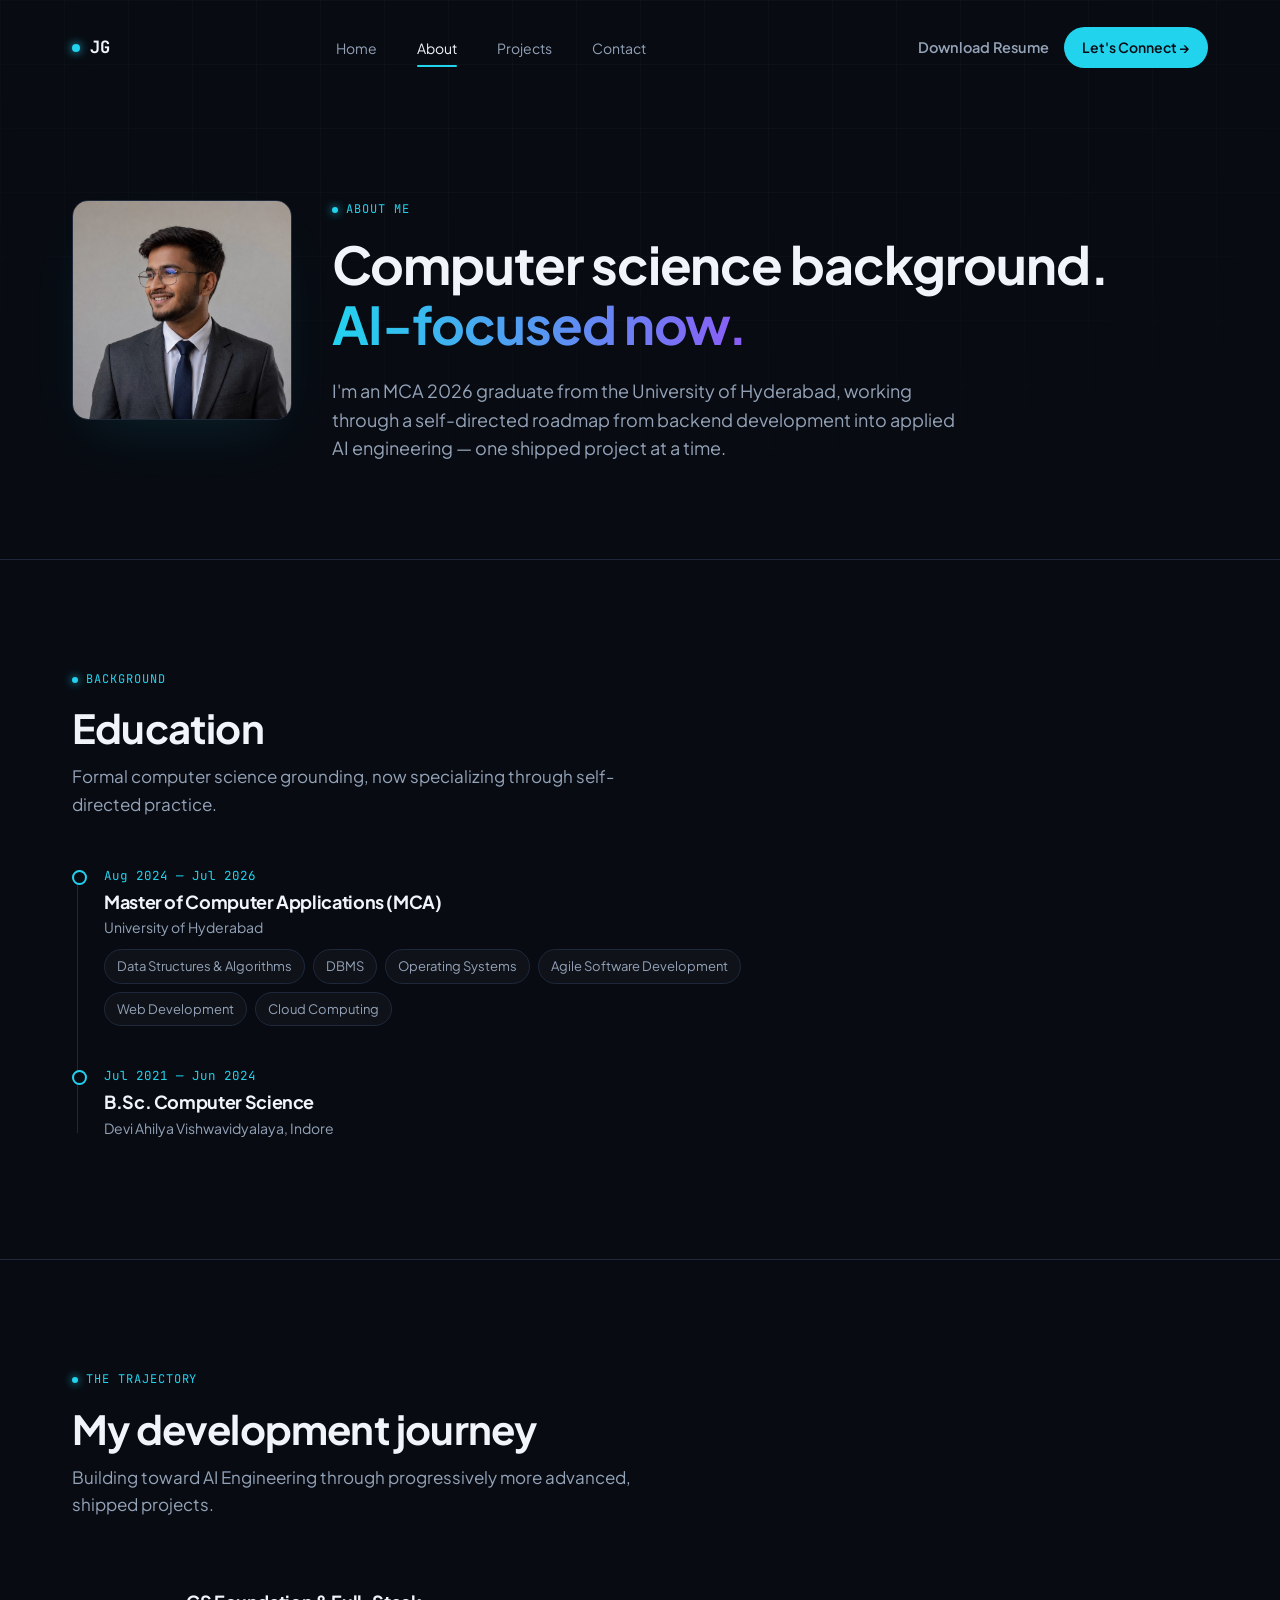
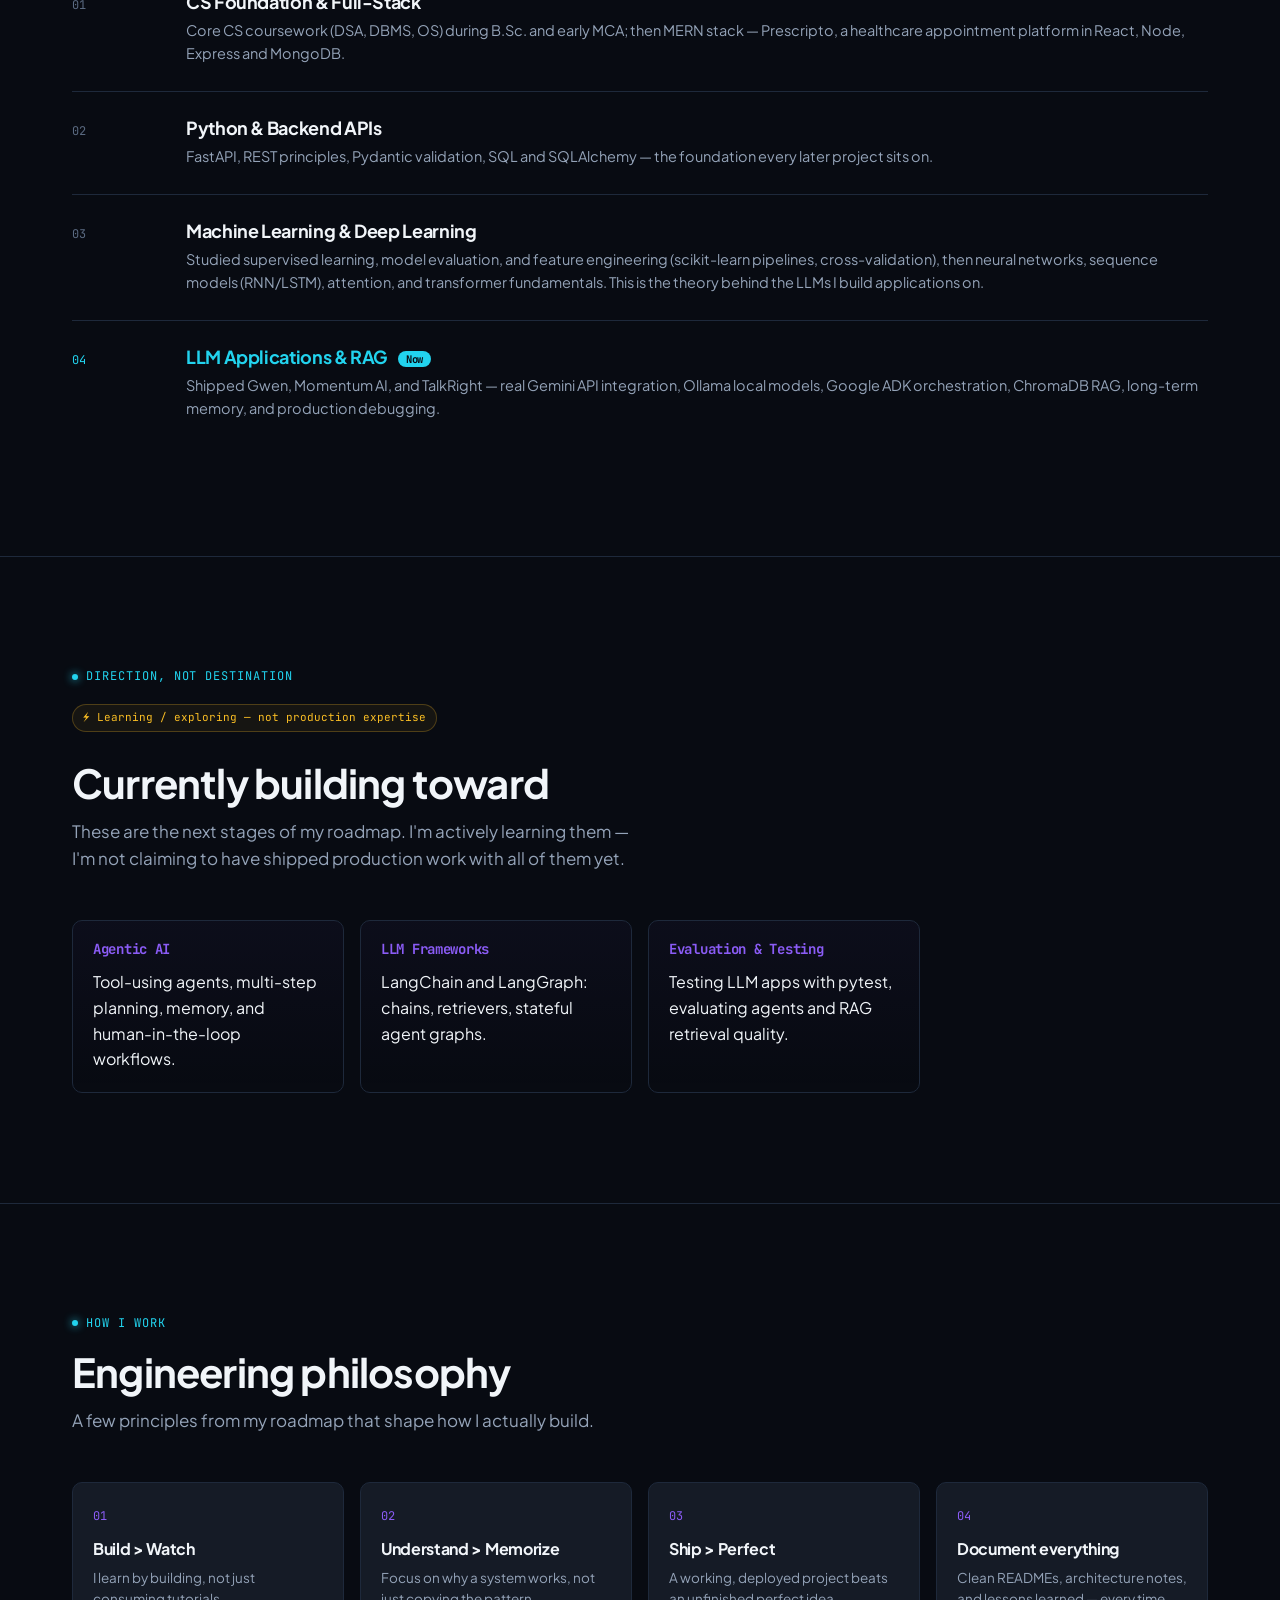
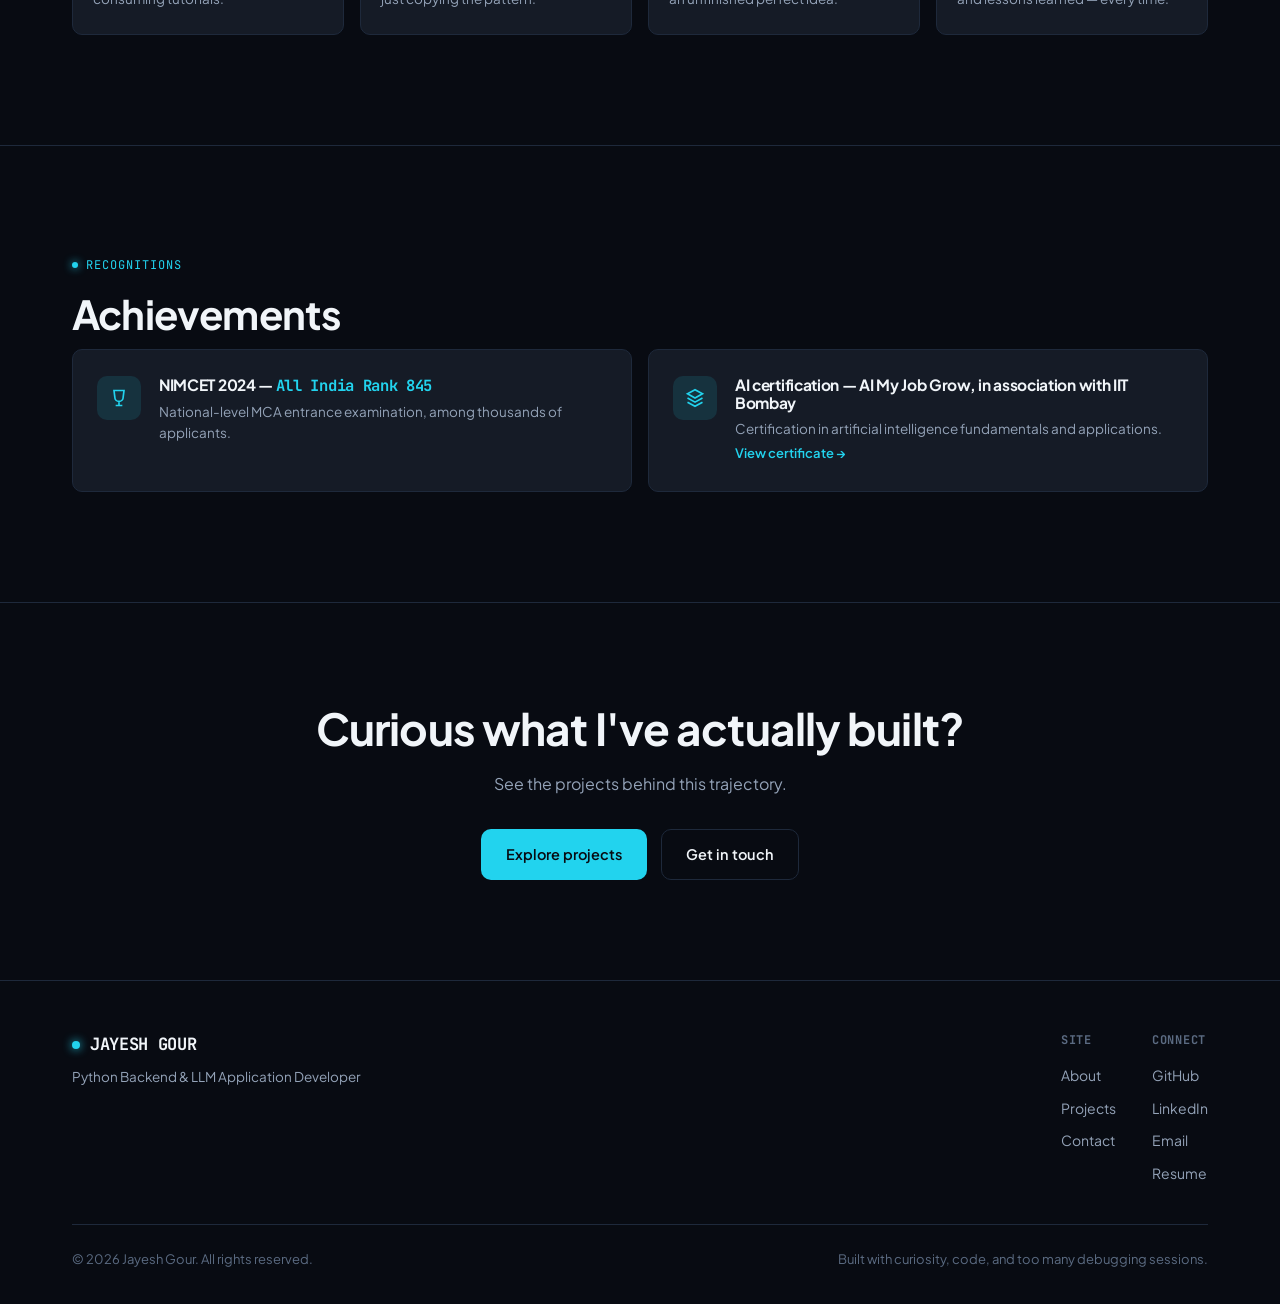
==== commit c2abf42a: "updated about" ====
--- a/about.html
+++ b/about.html
@@ -103,8 +103,13 @@
         <span class="journey-tag">02</span>
         <div class="journey-content"><h4>Python &amp; Backend APIs</h4><p>FastAPI, REST principles, Pydantic validation, SQL and SQLAlchemy &mdash; the foundation every later project sits on.</p></div>
       </div>
+      <div class="journey-step">
+        <span class="journey-tag">03</span>
+        <div class="journey-content"><h4>Machine Learning &amp; Deep Learning</h4><p>Studied supervised learning, model evaluation, and feature engineering (scikit-learn pipelines, cross-validation), then neural networks, sequence models (RNN/LSTM), attention, and transformer fundamentals. This is the theory behind the LLMs I build applications on.
+</p></div>
+      </div>
       <div class="journey-step current">
-        <span class="journey-tag">03</span>
+        <span class="journey-tag">04</span>
         <div class="journey-content"><h4>LLM Applications &amp; RAG<span class="journey-pill">Now</span></h4><p>Shipped Gwen, Momentum AI, and TalkRight &mdash; real Gemini API integration, Ollama local models, Google ADK orchestration, ChromaDB RAG, long-term memory, and production debugging.</p></div>
       </div>
     </div>
@@ -121,12 +126,16 @@
 
     <div class="learn-grid reveal-group">
       <div class="learn-card">
-        <h4>Machine Learning</h4>
-        <p>Supervised learning, model evaluation, feature engineering.</p>
+        <h4>Agentic AI</h4>
+        <p>Tool-using agents, multi-step planning, memory, and human-in-the-loop workflows.</p>
       </div>
       <div class="learn-card">
-        <h4>Deep Learning</h4>
-        <p>Neural networks, PyTorch, transformers.</p>
+        <h4>LLM Frameworks</h4>
+        <p>LangChain and LangGraph: chains, retrievers, stateful agent graphs.</p>
+      </div>
+      <div class="learn-card">
+        <h4>Evaluation & Testing</h4>
+        <p>Testing LLM apps with pytest, evaluating agents and RAG retrieval quality.</p>
       </div>
     </div>
   </div>
